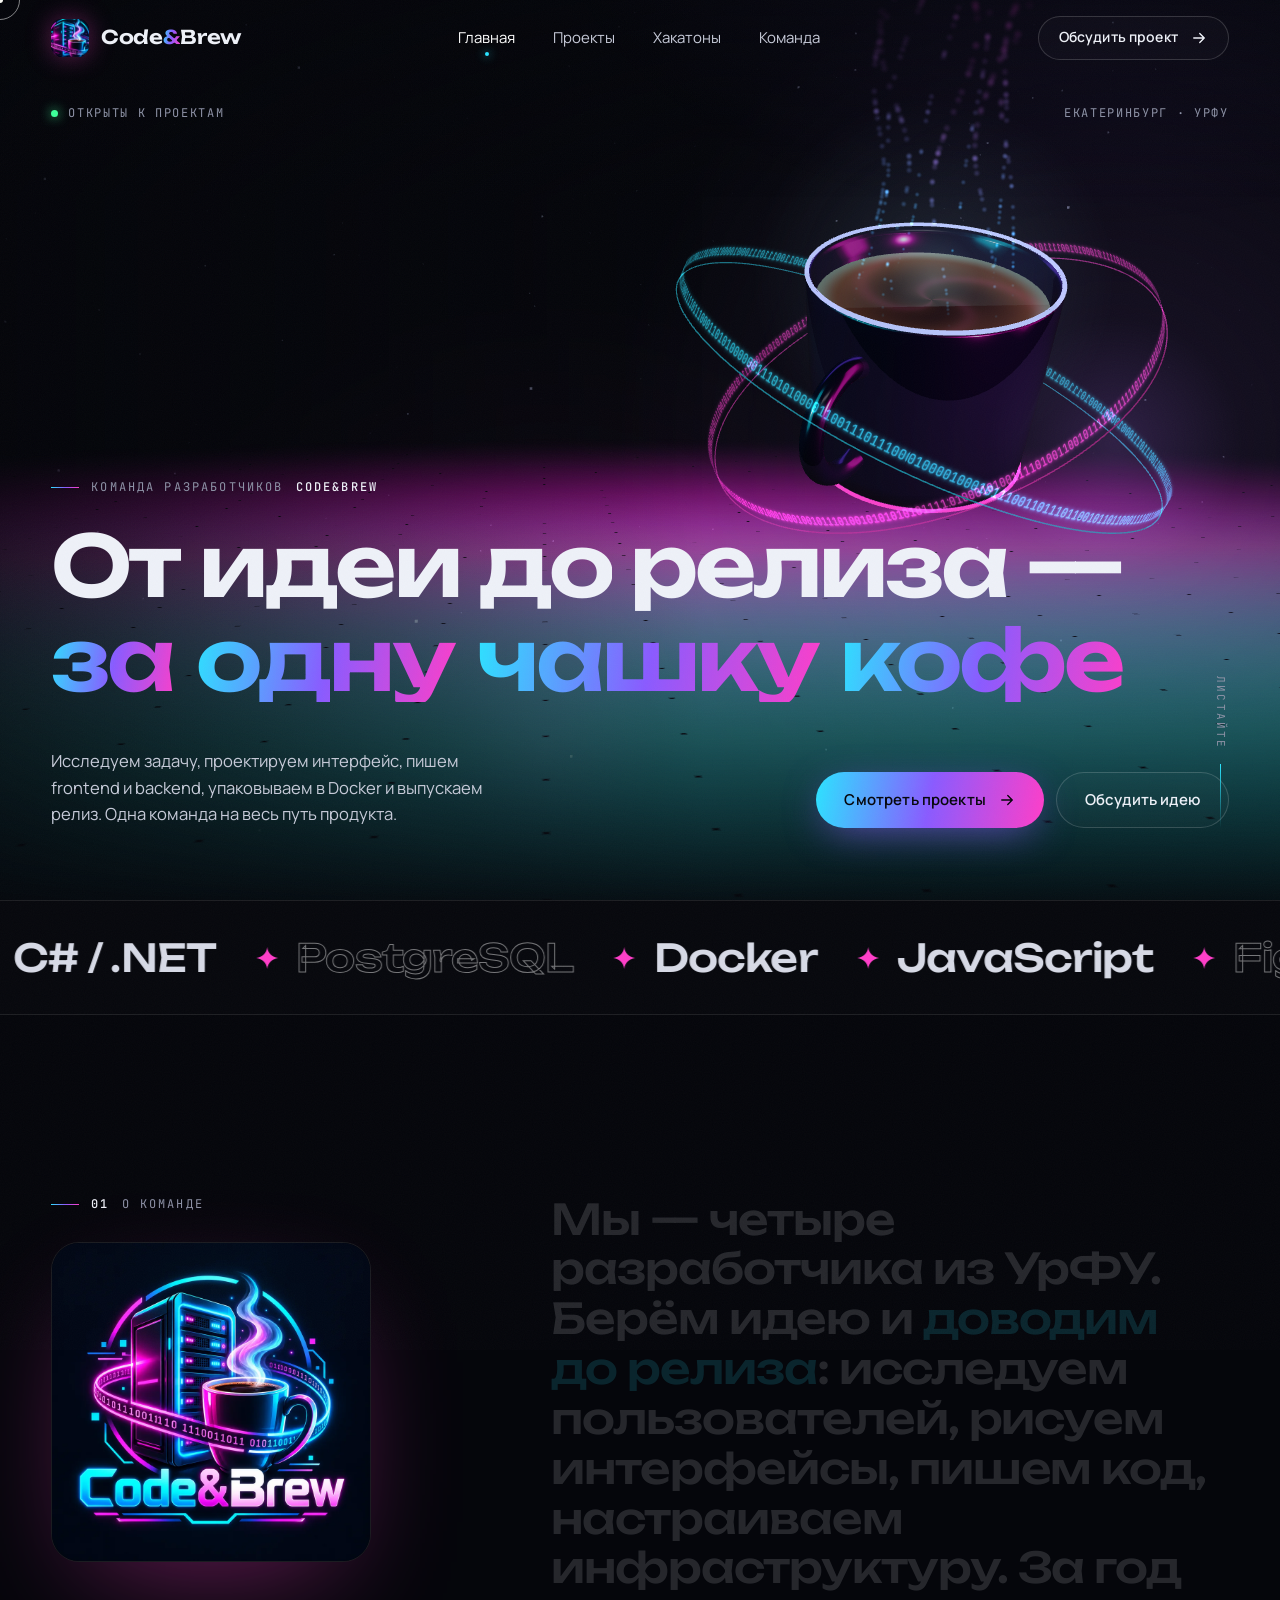
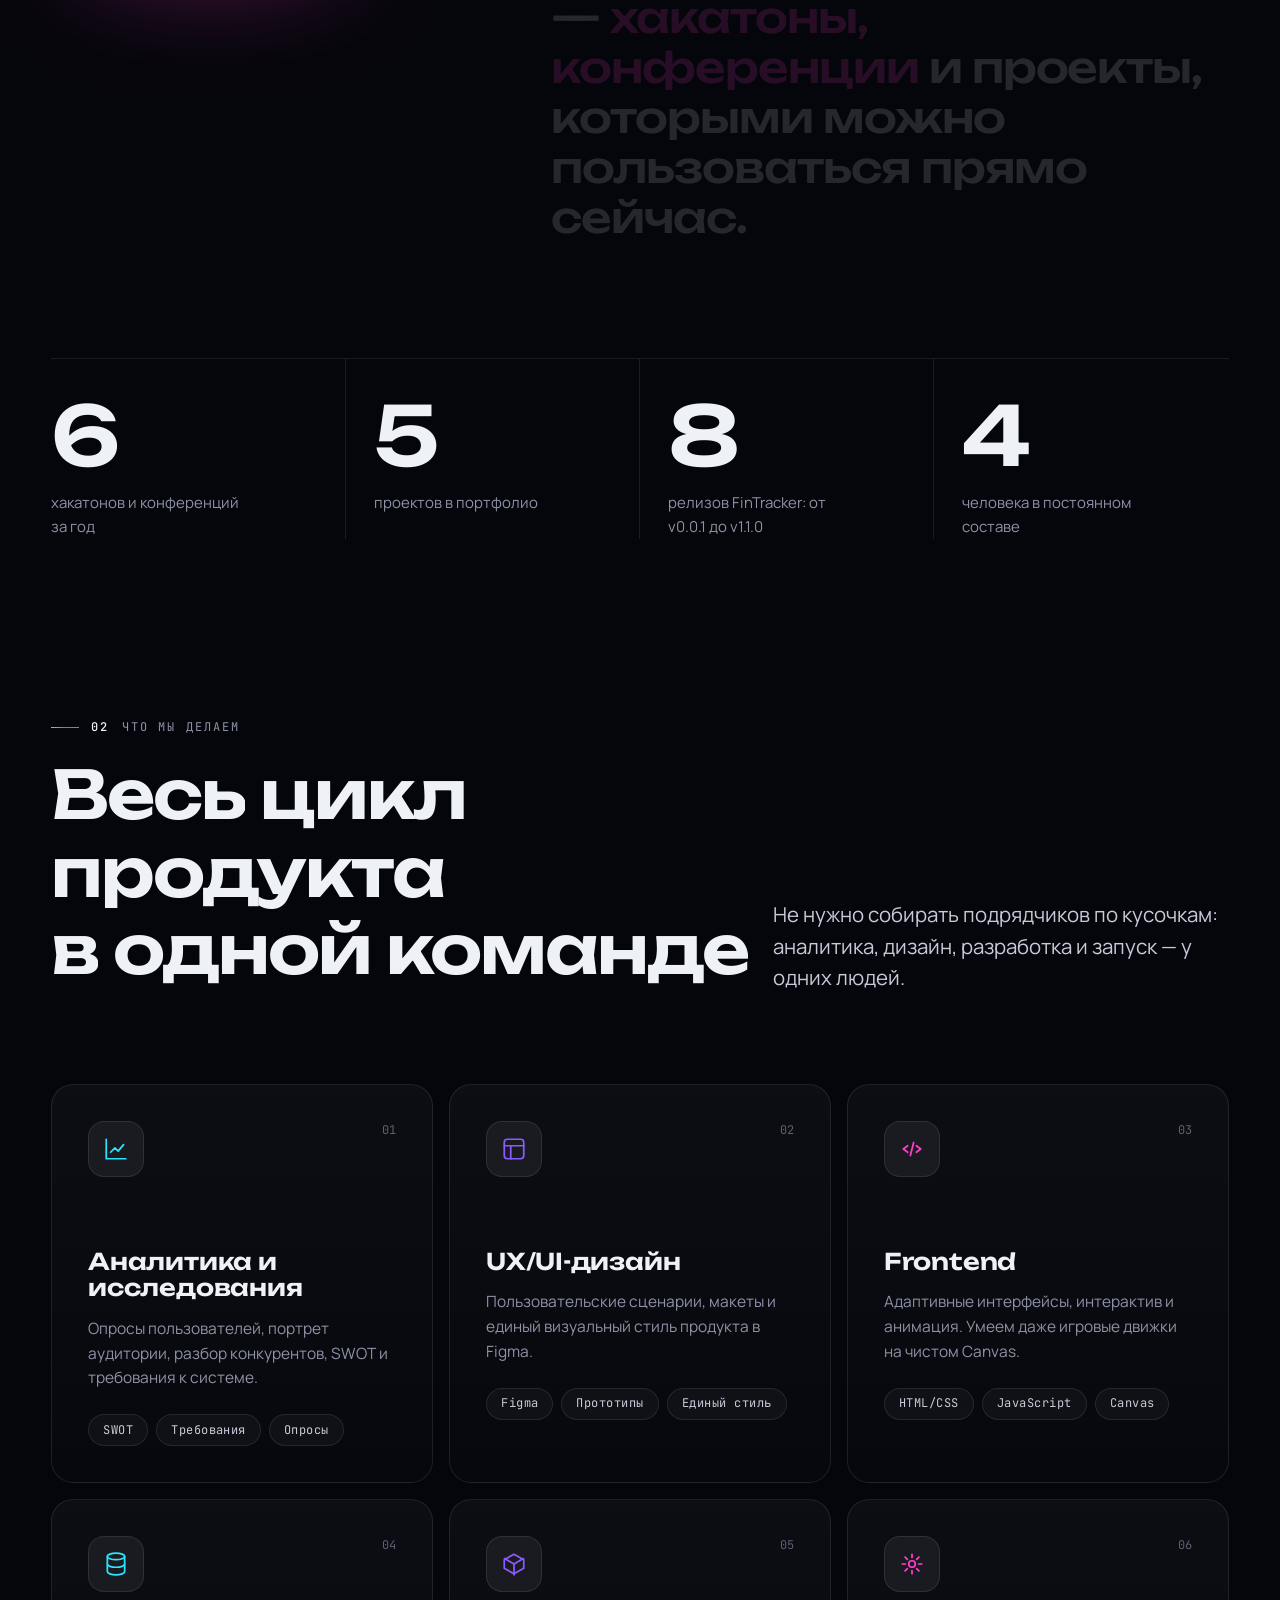
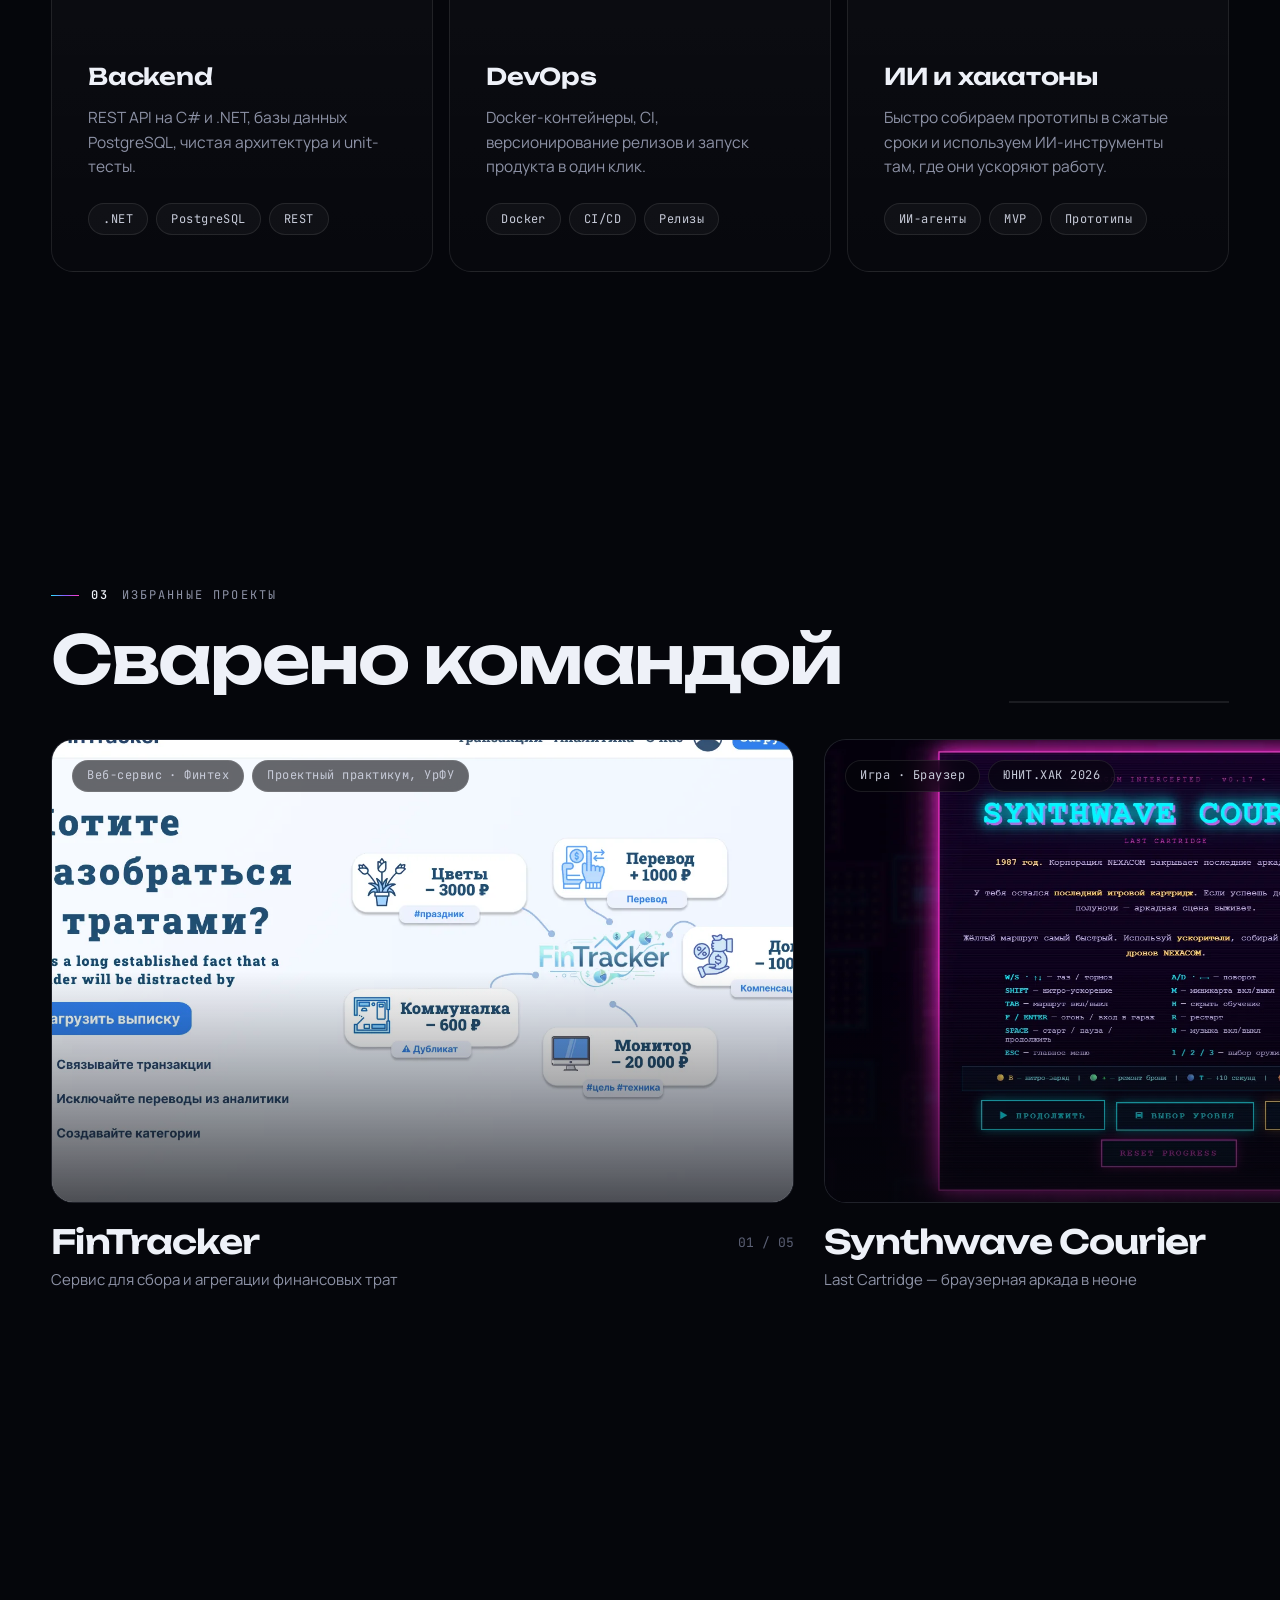
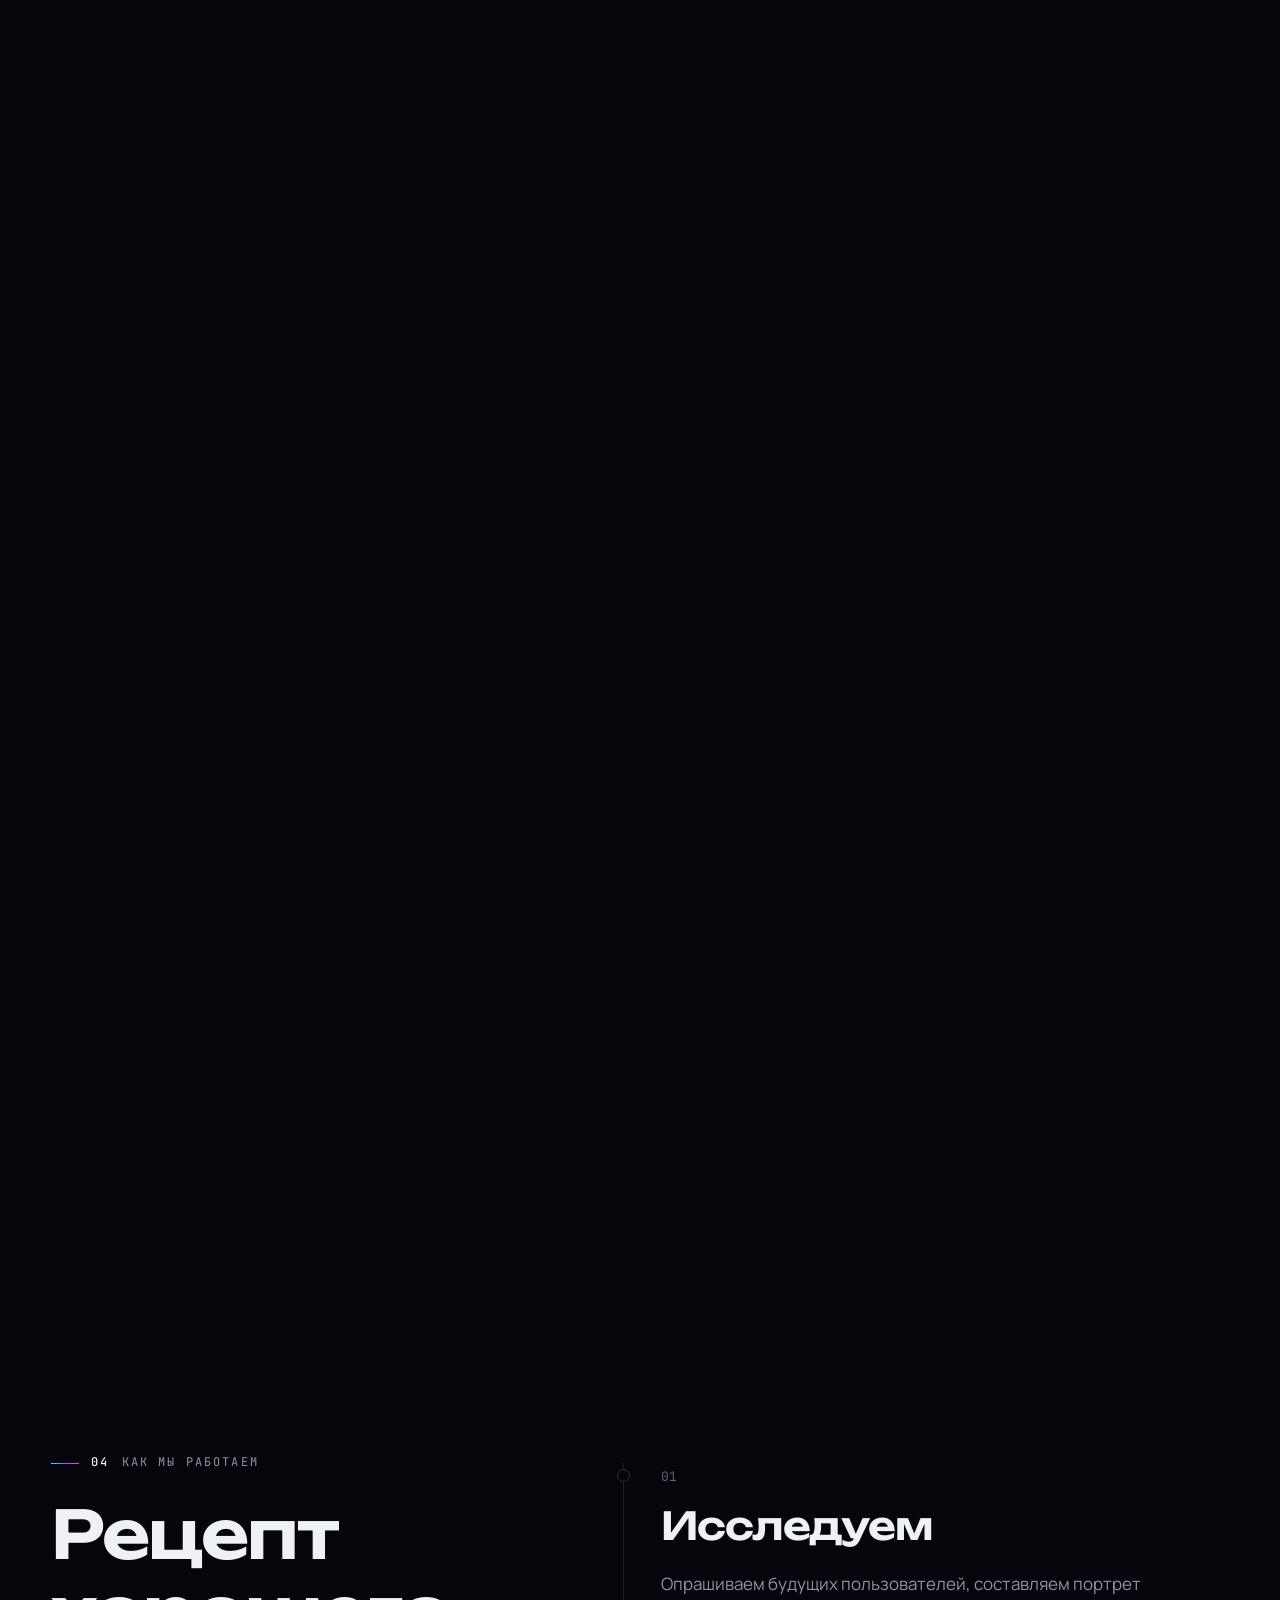
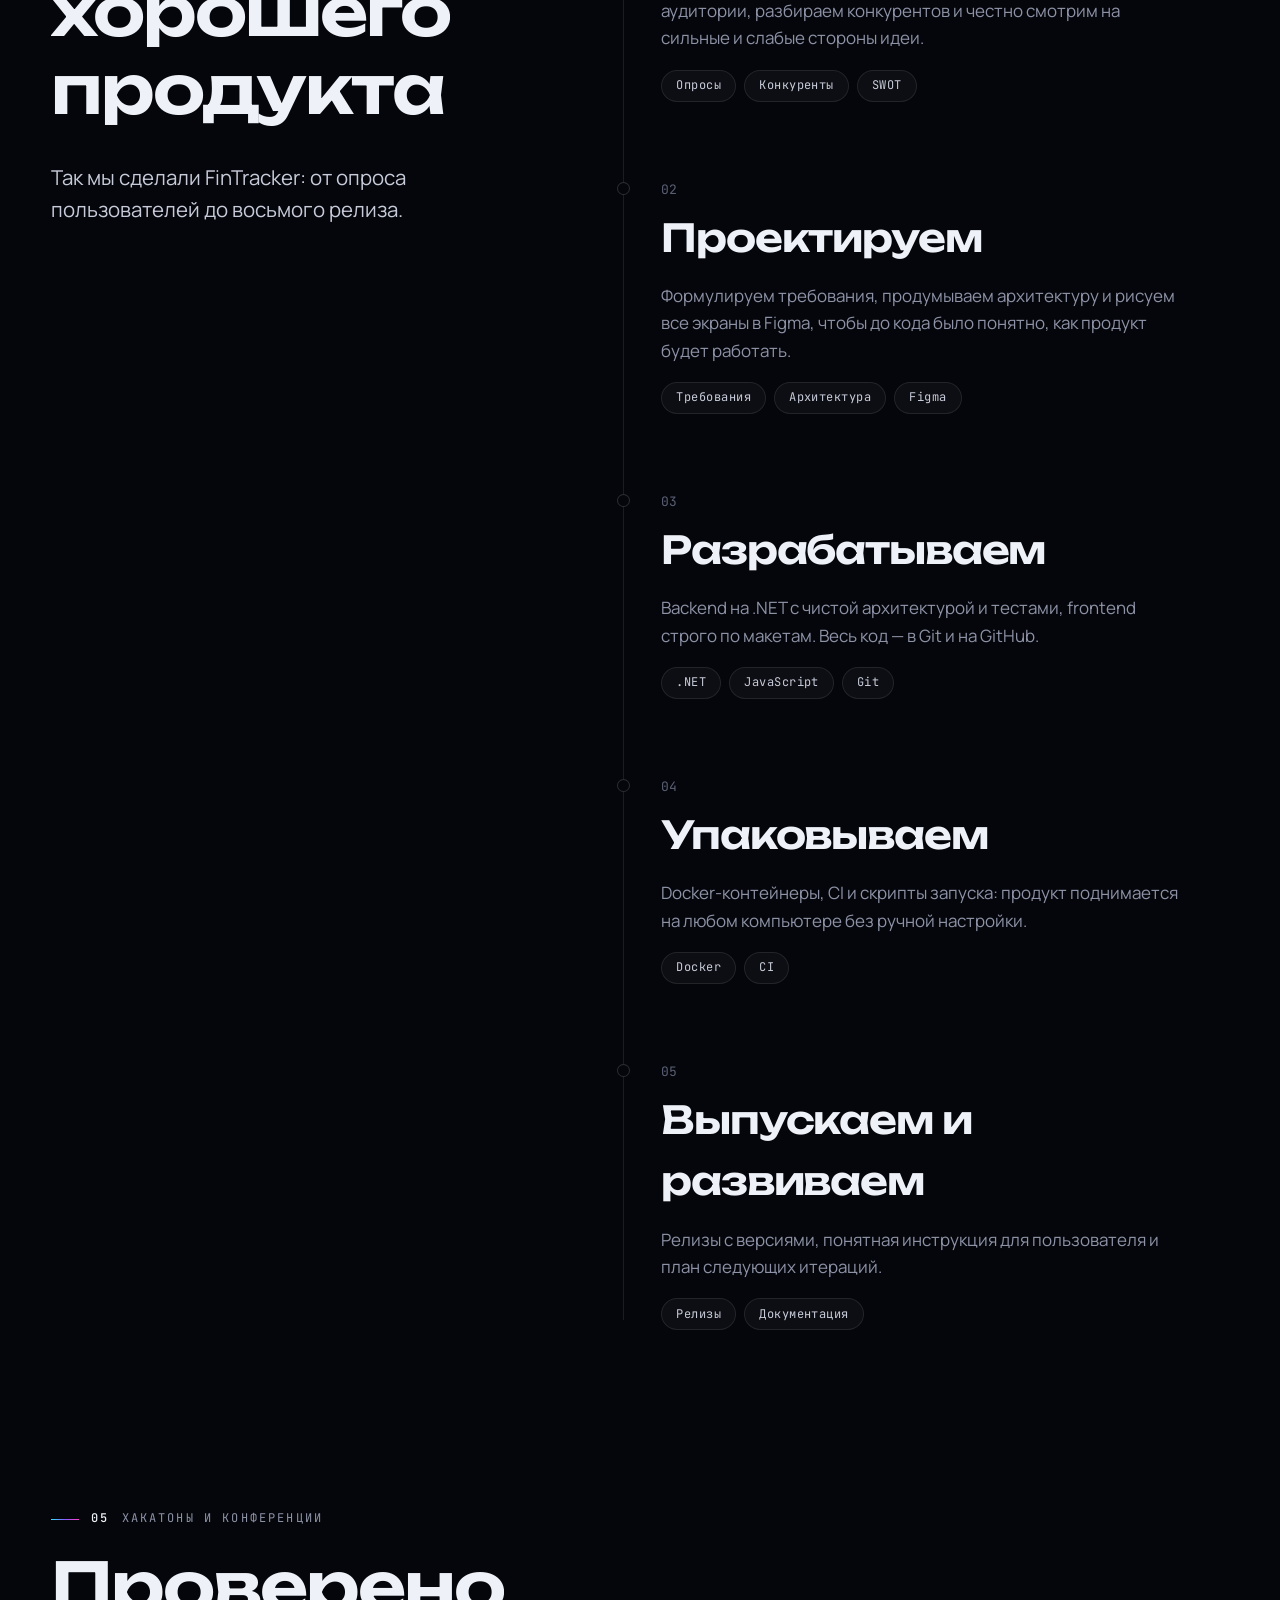
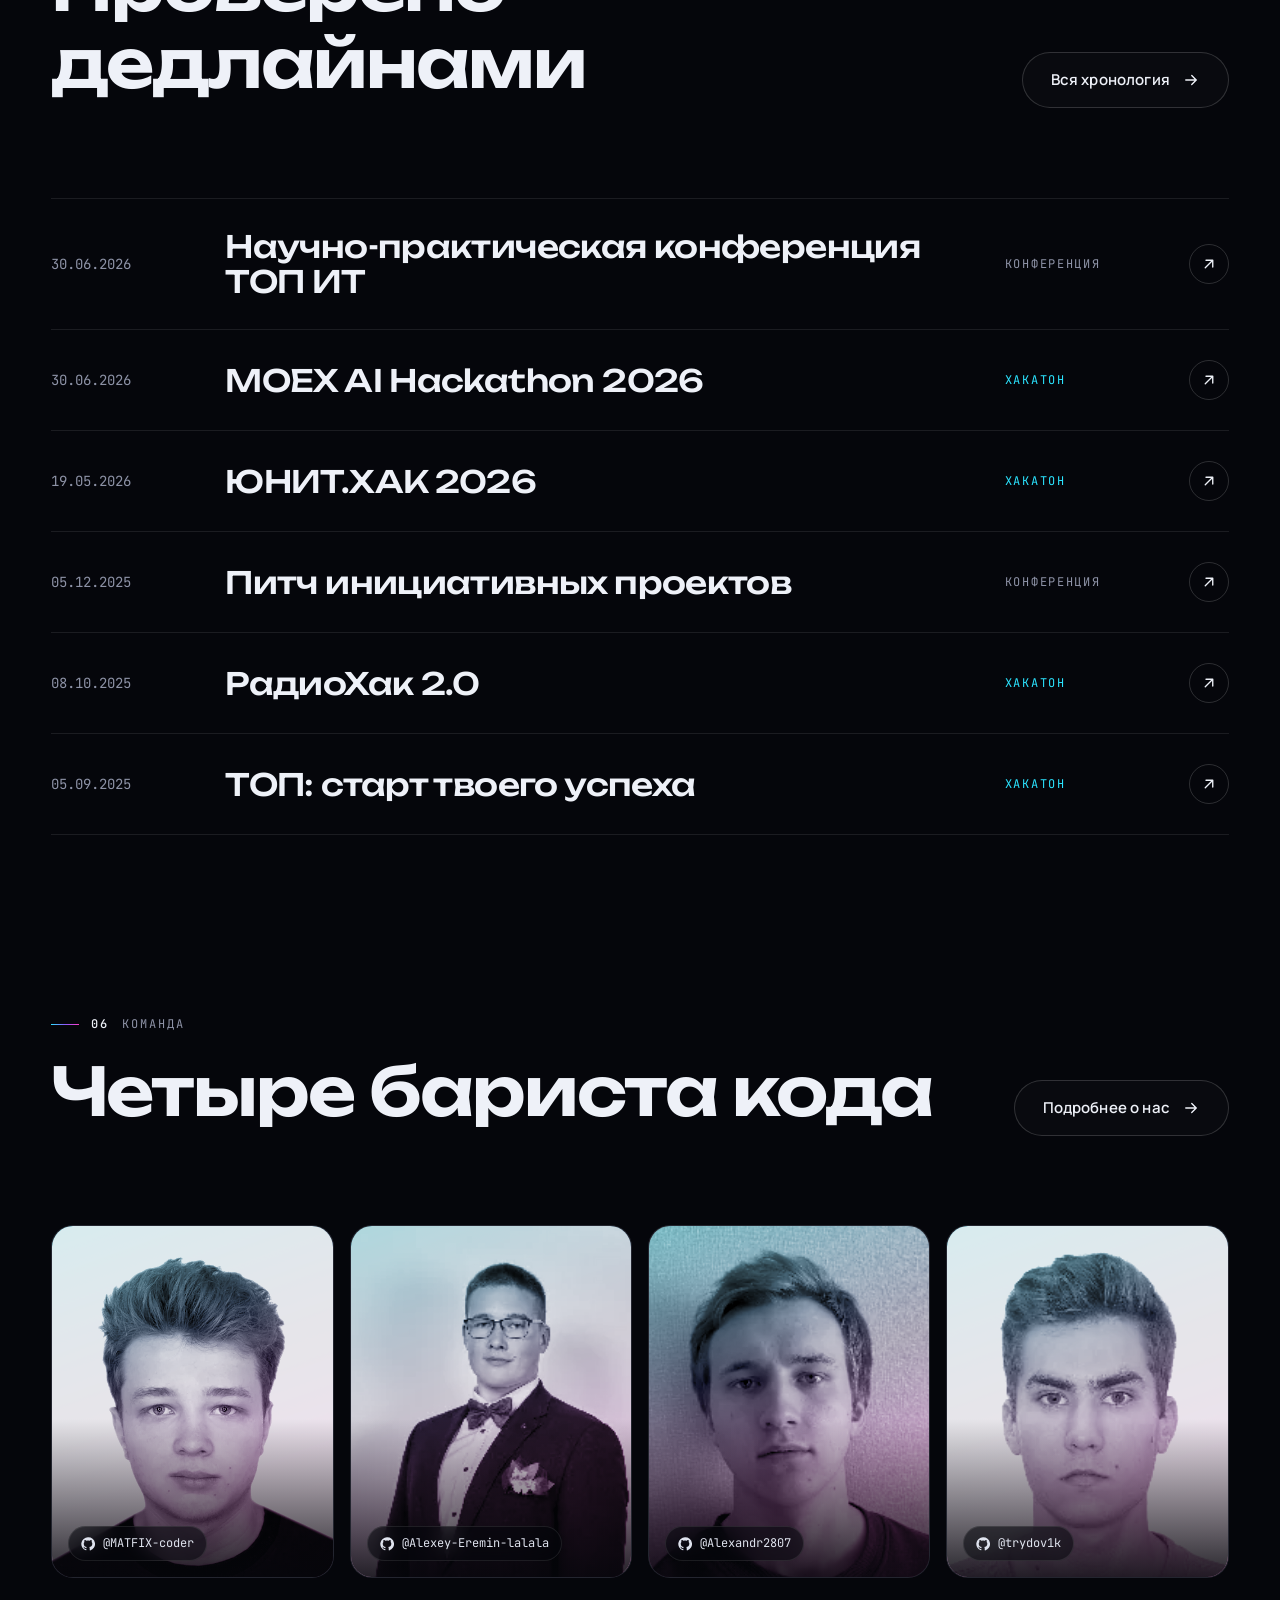
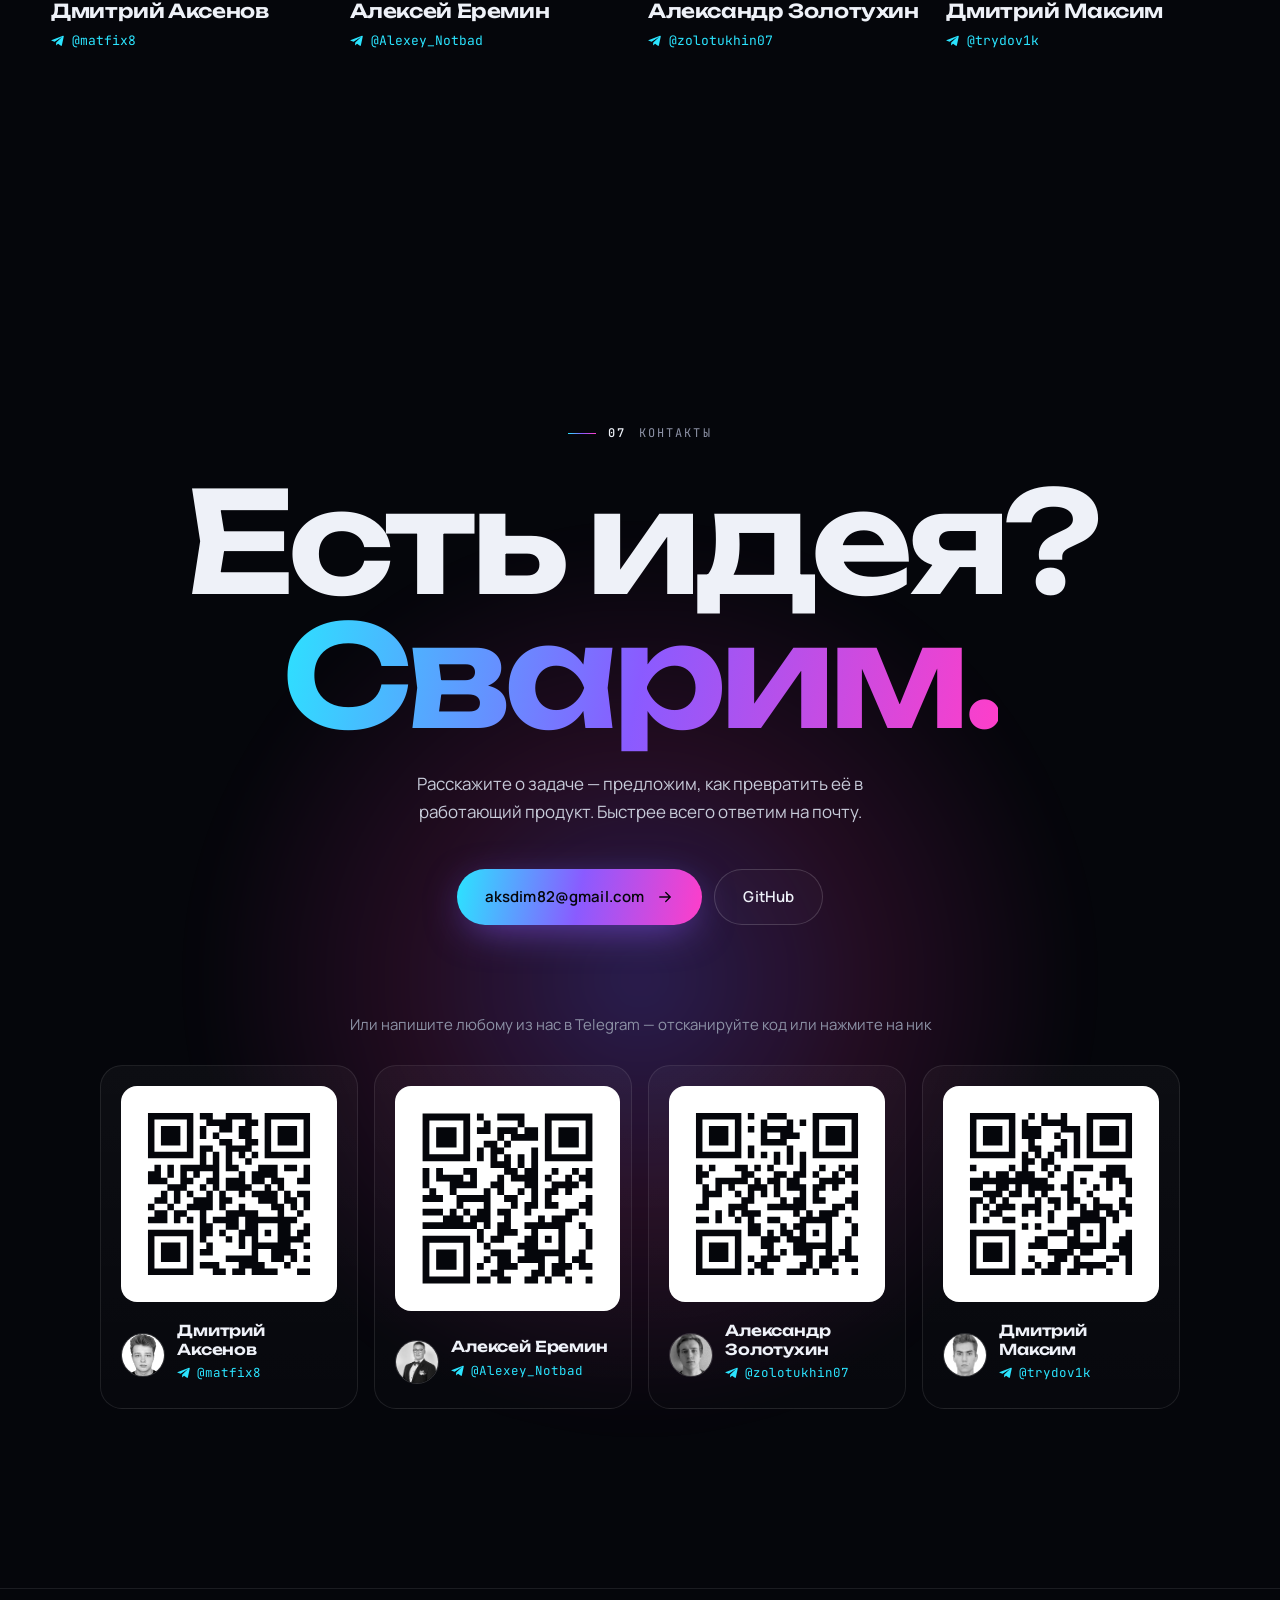
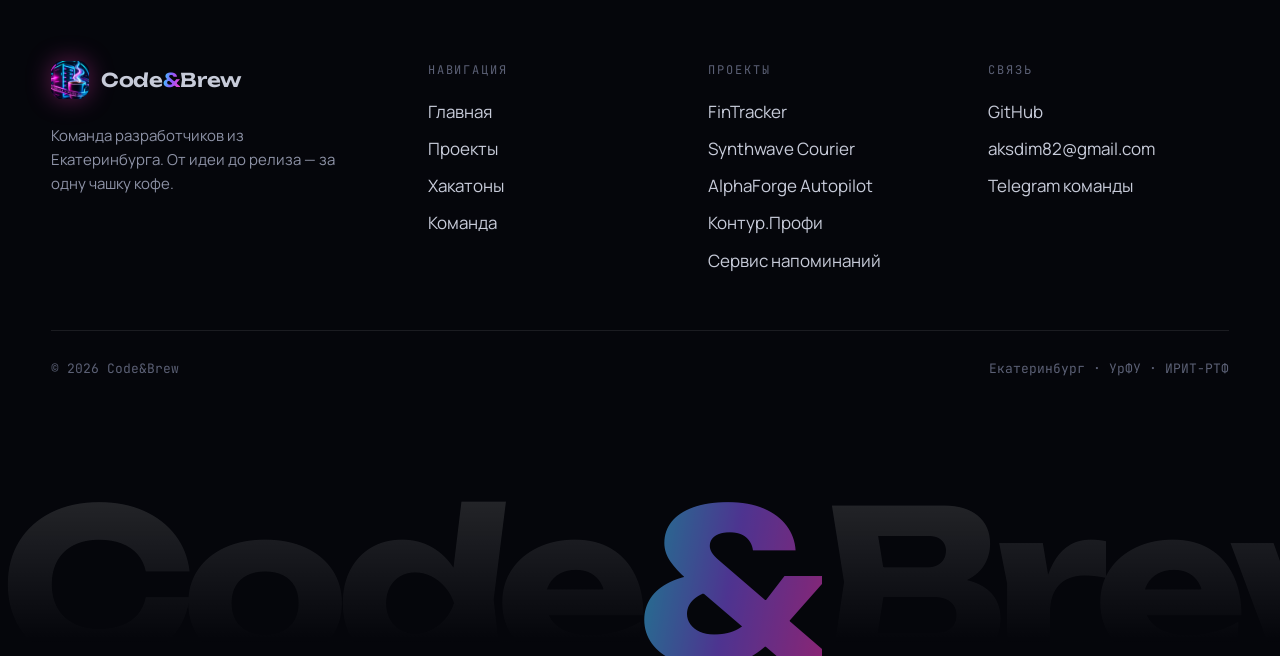
==== index.html @ d42ec72b "Сайт команды Code&Brew Статический сайт для GitHub Pages: главная с 3D-сценой, галерея проектов, стр" ====
<!doctype html>
<html lang="ru">
<head>
  <meta charset="utf-8">
  <meta name="viewport" content="width=device-width, initial-scale=1">
  <title>Code&amp;Brew — команда разработчиков</title>
  <meta name="description" content="Code&Brew — команда разработчиков из Екатеринбурга. Аналитика, дизайн, frontend, backend и DevOps. От идеи до релиза — за одну чашку кофе.">
  <meta property="og:title" content="Code&Brew — от идеи до релиза за одну чашку кофе">
  <meta property="og:description" content="Команда разработчиков: веб-сервисы, игры, ИИ-решения и аналитика.">
  <meta property="og:image" content="assets/img/brand/og-icon.png">
  <meta name="theme-color" content="#05060b">
  <link rel="icon" href="assets/img/brand/favicon.png">
  <link rel="preconnect" href="https://fonts.googleapis.com">
  <link rel="preconnect" href="https://fonts.gstatic.com" crossorigin>
  <link href="https://fonts.googleapis.com/css2?family=JetBrains+Mono:wght@400;500;600&family=Manrope:wght@400;500;600;700&family=Unbounded:wght@400;500;600;700&display=swap" rel="stylesheet">
  <link rel="stylesheet" href="assets/css/style.css">
  <script>document.documentElement.classList.add('js');</script>
</head>
<body data-page="home">

  <div class="preloader" aria-hidden="true">
    <div class="preloader__inner">
      <img class="preloader__cup" src="assets/img/brand/favicon.png" alt="">
      <div class="preloader__top"><span>Варим проекты</span><span>Code&amp;Brew</span></div>
      <div class="preloader__count">000</div>
      <div class="preloader__bar"><i></i></div>
    </div>
  </div>

  <main>
    <!-- ============ HERO ============ -->
    <section class="hero" aria-label="Code&Brew">
      <div class="hero__canvas" aria-hidden="true"></div>
      <img class="hero__fallback" src="assets/img/brand/logo.webp" alt="" aria-hidden="true">
      <div class="hero__vignette"></div>
      <div class="container hero__meta">
        <span><span class="dot"></span>Открыты к проектам</span>
        <span>Екатеринбург · УрФУ</span>
      </div>
      <div class="container hero__content">
        <span class="eyebrow" style="margin-bottom:28px">Команда разработчиков <b>Code&amp;Brew</b></span>
        <h1 class="h-display hero__title" data-split>От идеи до релиза — <span class="grad-text">за&nbsp;одну чашку кофе</span></h1>
        <div class="hero__row">
          <p class="hero__sub">Исследуем задачу, проектируем интерфейс, пишем frontend и backend, упаковываем в Docker и выпускаем релиз. Одна команда на весь путь продукта.</p>
          <div class="hero__ctas">
            <a class="btn btn--primary" href="projects.html">Смотреть проекты <svg class="arrow" viewBox="0 0 24 24" fill="none" stroke="currentColor" stroke-width="1.8" stroke-linecap="round"><path d="M5 12h14M13 6l6 6-6 6"/></svg></a>
            <a class="btn" href="#contact">Обсудить идею</a>
          </div>
        </div>
      </div>
      <div class="scroll-cue" aria-hidden="true">Листайте<i></i></div>
    </section>

    <!-- ============ STACK MARQUEE ============ -->
    <div class="marquee" aria-label="Технологии">
      <div class="marquee__track">
        <span class="marquee__item">C# / .NET <svg viewBox="0 0 24 24" fill="currentColor"><path d="M12 0c.7 6.6 5.4 11.3 12 12-6.6.7-11.3 5.4-12 12-.7-6.6-5.4-11.3-12-12C6.6 11.3 11.3 6.6 12 0Z"/></svg></span>
        <span class="marquee__item">PostgreSQL <svg viewBox="0 0 24 24" fill="currentColor"><path d="M12 0c.7 6.6 5.4 11.3 12 12-6.6.7-11.3 5.4-12 12-.7-6.6-5.4-11.3-12-12C6.6 11.3 11.3 6.6 12 0Z"/></svg></span>
        <span class="marquee__item">Docker <svg viewBox="0 0 24 24" fill="currentColor"><path d="M12 0c.7 6.6 5.4 11.3 12 12-6.6.7-11.3 5.4-12 12-.7-6.6-5.4-11.3-12-12C6.6 11.3 11.3 6.6 12 0Z"/></svg></span>
        <span class="marquee__item">JavaScript <svg viewBox="0 0 24 24" fill="currentColor"><path d="M12 0c.7 6.6 5.4 11.3 12 12-6.6.7-11.3 5.4-12 12-.7-6.6-5.4-11.3-12-12C6.6 11.3 11.3 6.6 12 0Z"/></svg></span>
        <span class="marquee__item">Figma <svg viewBox="0 0 24 24" fill="currentColor"><path d="M12 0c.7 6.6 5.4 11.3 12 12-6.6.7-11.3 5.4-12 12-.7-6.6-5.4-11.3-12-12C6.6 11.3 11.3 6.6 12 0Z"/></svg></span>
        <span class="marquee__item">ASP.NET Core <svg viewBox="0 0 24 24" fill="currentColor"><path d="M12 0c.7 6.6 5.4 11.3 12 12-6.6.7-11.3 5.4-12 12-.7-6.6-5.4-11.3-12-12C6.6 11.3 11.3 6.6 12 0Z"/></svg></span>
        <span class="marquee__item">Canvas &amp; Web Audio <svg viewBox="0 0 24 24" fill="currentColor"><path d="M12 0c.7 6.6 5.4 11.3 12 12-6.6.7-11.3 5.4-12 12-.7-6.6-5.4-11.3-12-12C6.6 11.3 11.3 6.6 12 0Z"/></svg></span>
        <span class="marquee__item">ИИ-агенты <svg viewBox="0 0 24 24" fill="currentColor"><path d="M12 0c.7 6.6 5.4 11.3 12 12-6.6.7-11.3 5.4-12 12-.7-6.6-5.4-11.3-12-12C6.6 11.3 11.3 6.6 12 0Z"/></svg></span>
        <span class="marquee__item">CI / CD <svg viewBox="0 0 24 24" fill="currentColor"><path d="M12 0c.7 6.6 5.4 11.3 12 12-6.6.7-11.3 5.4-12 12-.7-6.6-5.4-11.3-12-12C6.6 11.3 11.3 6.6 12 0Z"/></svg></span>
      </div>
    </div>

    <!-- ============ МАНИФЕСТ ============ -->
    <section class="section" id="about">
      <div class="container">
        <div class="manifest__grid">
          <div class="manifest__side">
            <span class="eyebrow"><b>01</b> О команде</span>
            <img class="manifest__logo" src="assets/img/brand/logo.webp" alt="Логотип Code&Brew" loading="lazy" data-reveal="scale">
          </div>
          <p class="manifest__text">Мы — четыре разработчика из УрФУ. Берём идею и <span class="hl">доводим до релиза</span>: исследуем пользователей, рисуем интерфейсы, пишем код, настраиваем инфраструктуру. За год — <span class="hl2">хакатоны, конференции</span> и проекты, которыми можно пользоваться прямо сейчас.</p>
        </div>

        <div class="stats">
          <div class="stat" data-reveal><div class="stat__num" data-count="6">6</div><p class="stat__label">хакатонов и конференций за год</p></div>
          <div class="stat" data-reveal><div class="stat__num" data-count="5">5</div><p class="stat__label">проектов в портфолио</p></div>
          <div class="stat" data-reveal><div class="stat__num" data-count="8">8</div><p class="stat__label">релизов FinTracker: от v0.0.1 до v1.1.0</p></div>
          <div class="stat" data-reveal><div class="stat__num" data-count="4">4</div><p class="stat__label">человека в постоянном составе</p></div>
        </div>
      </div>
    </section>

    <!-- ============ ЧТО МЫ ДЕЛАЕМ ============ -->
    <section class="section" style="padding-top:0">
      <div class="container">
        <div class="section-head section-head--split">
          <div style="display:grid;gap:24px">
            <span class="eyebrow"><b>02</b> Что мы делаем</span>
            <h2 class="h-section" data-split>Весь цикл продукта <br>в&nbsp;одной команде</h2>
          </div>
          <p class="lead" style="max-width:38ch" data-reveal>Не нужно собирать подрядчиков по кусочкам: аналитика, дизайн, разработка и запуск — у одних людей.</p>
        </div>
        <div class="services">
          <article class="card service" data-tilt data-reveal>
            <span class="service__num">01</span>
            <div class="service__icon"><svg viewBox="0 0 24 24" fill="none" stroke="#2be4ff" stroke-width="1.6" stroke-linecap="round" stroke-linejoin="round"><path d="M3 3v18h18"/><path d="m7 15 4-4 3 3 5-6"/></svg></div>
            <h3 class="h-card">Аналитика и исследования</h3>
            <p>Опросы пользователей, портрет аудитории, разбор конкурентов, SWOT и требования к системе.</p>
            <div class="chips"><span class="chip">SWOT</span><span class="chip">Требования</span><span class="chip">Опросы</span></div>
          </article>
          <article class="card service" data-tilt data-reveal>
            <span class="service__num">02</span>
            <div class="service__icon"><svg viewBox="0 0 24 24" fill="none" stroke="#8a5bff" stroke-width="1.6" stroke-linecap="round" stroke-linejoin="round"><rect x="3" y="3" width="18" height="18" rx="3"/><path d="M3 9h18M9 21V9"/></svg></div>
            <h3 class="h-card">UX/UI-дизайн</h3>
            <p>Пользовательские сценарии, макеты и единый визуальный стиль продукта в Figma.</p>
            <div class="chips"><span class="chip">Figma</span><span class="chip">Прототипы</span><span class="chip">Единый стиль</span></div>
          </article>
          <article class="card service" data-tilt data-reveal>
            <span class="service__num">03</span>
            <div class="service__icon"><svg viewBox="0 0 24 24" fill="none" stroke="#ff3ec9" stroke-width="1.6" stroke-linecap="round" stroke-linejoin="round"><path d="m8 9-4 3 4 3M16 9l4 3-4 3M13.5 6l-3 12"/></svg></div>
            <h3 class="h-card">Frontend</h3>
            <p>Адаптивные интерфейсы, интерактив и анимация. Умеем даже игровые движки на чистом Canvas.</p>
            <div class="chips"><span class="chip">HTML/CSS</span><span class="chip">JavaScript</span><span class="chip">Canvas</span></div>
          </article>
          <article class="card service" data-tilt data-reveal>
            <span class="service__num">04</span>
            <div class="service__icon"><svg viewBox="0 0 24 24" fill="none" stroke="#2be4ff" stroke-width="1.6" stroke-linecap="round" stroke-linejoin="round"><ellipse cx="12" cy="5" rx="8" ry="3"/><path d="M4 5v14c0 1.7 3.6 3 8 3s8-1.3 8-3V5"/><path d="M4 12c0 1.7 3.6 3 8 3s8-1.3 8-3"/></svg></div>
            <h3 class="h-card">Backend</h3>
            <p>REST API на C# и .NET, базы данных PostgreSQL, чистая архитектура и unit-тесты.</p>
            <div class="chips"><span class="chip">.NET</span><span class="chip">PostgreSQL</span><span class="chip">REST</span></div>
          </article>
          <article class="card service" data-tilt data-reveal>
            <span class="service__num">05</span>
            <div class="service__icon"><svg viewBox="0 0 24 24" fill="none" stroke="#8a5bff" stroke-width="1.6" stroke-linecap="round" stroke-linejoin="round"><path d="M21 16V8l-9-5-9 5v8l9 5 9-5Z"/><path d="m3.3 7 8.7 5 8.7-5M12 22V12"/></svg></div>
            <h3 class="h-card">DevOps</h3>
            <p>Docker-контейнеры, CI, версионирование релизов и запуск продукта в один клик.</p>
            <div class="chips"><span class="chip">Docker</span><span class="chip">CI/CD</span><span class="chip">Релизы</span></div>
          </article>
          <article class="card service" data-tilt data-reveal>
            <span class="service__num">06</span>
            <div class="service__icon"><svg viewBox="0 0 24 24" fill="none" stroke="#ff3ec9" stroke-width="1.6" stroke-linecap="round" stroke-linejoin="round"><path d="M12 3v3M12 18v3M3 12h3M18 12h3M5.6 5.6l2.1 2.1M16.3 16.3l2.1 2.1M5.6 18.4l2.1-2.1M16.3 7.7l2.1-2.1"/><circle cx="12" cy="12" r="3"/></svg></div>
            <h3 class="h-card">ИИ и хакатоны</h3>
            <p>Быстро собираем прототипы в сжатые сроки и используем ИИ-инструменты там, где они ускоряют работу.</p>
            <div class="chips"><span class="chip">ИИ-агенты</span><span class="chip">MVP</span><span class="chip">Прототипы</span></div>
          </article>
        </div>
      </div>
    </section>

    <!-- ============ ПРОЕКТЫ (горизонтальная прокрутка) ============ -->
    <section class="hscroll" id="work">
      <div class="hscroll__pin">
        <div class="container hscroll__head">
          <div style="display:grid;gap:20px">
            <span class="eyebrow"><b>03</b> Избранные проекты</span>
            <h2 class="h-section" data-split>Сварено командой</h2>
          </div>
          <div class="hscroll__progress" aria-hidden="true"><i></i></div>
        </div>
        <div class="hscroll__track" id="hs-track"></div>
      </div>
    </section>

    <!-- ============ ПРОЦЕСС ============ -->
    <section class="section">
      <div class="container process">
        <div class="process__sticky">
          <span class="eyebrow"><b>04</b> Как мы работаем</span>
          <h2 class="h-section" data-split>Рецепт хорошего продукта</h2>
          <p class="lead" data-reveal>Так мы сделали FinTracker: от опроса пользователей до восьмого релиза.</p>
        </div>
        <div class="process__steps">
          <div class="process__line"><i></i></div>
          <div class="step"><span class="step__num">01</span><h3>Исследуем</h3><p>Опрашиваем будущих пользователей, составляем портрет аудитории, разбираем конкурентов и честно смотрим на сильные и слабые стороны идеи.</p><div class="chips"><span class="chip">Опросы</span><span class="chip">Конкуренты</span><span class="chip">SWOT</span></div></div>
          <div class="step"><span class="step__num">02</span><h3>Проектируем</h3><p>Формулируем требования, продумываем архитектуру и рисуем все экраны в Figma, чтобы до кода было понятно, как продукт будет работать.</p><div class="chips"><span class="chip">Требования</span><span class="chip">Архитектура</span><span class="chip">Figma</span></div></div>
          <div class="step"><span class="step__num">03</span><h3>Разрабатываем</h3><p>Backend на .NET с чистой архитектурой и тестами, frontend строго по макетам. Весь код — в Git и на GitHub.</p><div class="chips"><span class="chip">.NET</span><span class="chip">JavaScript</span><span class="chip">Git</span></div></div>
          <div class="step"><span class="step__num">04</span><h3>Упаковываем</h3><p>Docker-контейнеры, CI и скрипты запуска: продукт поднимается на любом компьютере без ручной настройки.</p><div class="chips"><span class="chip">Docker</span><span class="chip">CI</span></div></div>
          <div class="step"><span class="step__num">05</span><h3>Выпускаем и развиваем</h3><p>Релизы с версиями, понятная инструкция для пользователя и план следующих итераций.</p><div class="chips"><span class="chip">Релизы</span><span class="chip">Документация</span></div></div>
        </div>
      </div>
    </section>

    <!-- ============ СОБЫТИЯ ============ -->
    <section class="section" style="padding-top:0">
      <div class="container">
        <div class="section-head section-head--split">
          <div style="display:grid;gap:24px">
            <span class="eyebrow"><b>05</b> Хакатоны и конференции</span>
            <h2 class="h-section" data-split>Проверено дедлайнами</h2>
          </div>
          <a class="btn" href="events.html">Вся хронология <svg class="arrow" viewBox="0 0 24 24" fill="none" stroke="currentColor" stroke-width="1.8" stroke-linecap="round"><path d="M5 12h14M13 6l6 6-6 6"/></svg></a>
        </div>
        <div class="events-list" id="home-events"></div>
      </div>
    </section>

    <!-- ============ КОМАНДА ============ -->
    <section class="section" style="padding-top:0">
      <div class="container">
        <div class="section-head section-head--split">
          <div style="display:grid;gap:24px">
            <span class="eyebrow"><b>06</b> Команда</span>
            <h2 class="h-section" data-split>Четыре бариста кода</h2>
          </div>
          <a class="btn" href="team.html">Подробнее о нас <svg class="arrow" viewBox="0 0 24 24" fill="none" stroke="currentColor" stroke-width="1.8" stroke-linecap="round"><path d="M5 12h14M13 6l6 6-6 6"/></svg></a>
        </div>
        <div class="team-grid" id="home-team"></div>
      </div>
    </section>

    <!-- ============ CTA / КОНТАКТЫ ============ -->
    <section class="section cta" id="contact">
      <div class="cta__glow" aria-hidden="true"></div>
      <div class="container">
        <span class="eyebrow" style="justify-content:center"><b>07</b> Контакты</span>
        <h2 class="cta__title" style="margin-top:32px">Есть идея?<br><span class="grad-text">Сварим.</span></h2>
        <p class="cta__sub">Расскажите о задаче — предложим, как превратить её в работающий продукт. Быстрее всего ответим на почту.</p>
        <div class="cta__btns">
          <span class="magnetic" data-magnetic="0.4"><a class="btn btn--primary" href="mailto:aksdim82@gmail.com?subject=Проект%20для%20Code%26Brew">aksdim82@gmail.com <svg class="arrow" viewBox="0 0 24 24" fill="none" stroke="currentColor" stroke-width="1.8" stroke-linecap="round"><path d="M5 12h14M13 6l6 6-6 6"/></svg></a></span>
          <span class="magnetic" data-magnetic="0.4"><a class="btn" href="https://github.com/Code-Brew-Git-Hub" target="_blank" rel="noopener">GitHub</a></span>
        </div>
        <p class="contact-hint">Или напишите любому из нас в Telegram — отсканируйте код или нажмите на ник</p>
        <div class="tg-grid" id="tg-grid"></div>
      </div>
    </section>
  </main>

  <script src="assets/vendor/gsap.min.js"></script>
  <script src="assets/vendor/ScrollTrigger.min.js"></script>
  <script src="assets/vendor/lenis.min.js"></script>
  <script src="assets/js/data.js"></script>
  <script src="assets/js/main.js"></script>
  <script type="module" src="assets/js/hero3d.js"></script>
</body>
</html>
---- assets/css/style.css ----
/* ==========================================================================
   Code&Brew — стили сайта
   ========================================================================== */

:root {
  --bg: #05060b;
  --bg-2: #0a0c15;
  --surface: rgba(255, 255, 255, 0.035);
  --surface-2: rgba(255, 255, 255, 0.06);
  --line: rgba(255, 255, 255, 0.09);
  --line-2: rgba(255, 255, 255, 0.16);
  --text: #eef1f8;
  --muted: #8d92a6;
  --dim: #5b6075;
  --cyan: #2be4ff;
  --violet: #8a5bff;
  --magenta: #ff3ec9;
  --amber: #ffb547;
  --grad: linear-gradient(100deg, var(--cyan) 0%, var(--violet) 50%, var(--magenta) 100%);
  --font-display: 'Unbounded', 'Manrope', system-ui, sans-serif;
  --font-body: 'Manrope', system-ui, -apple-system, 'Segoe UI', sans-serif;
  --font-mono: 'JetBrains Mono', ui-monospace, 'Cascadia Code', monospace;
  --gutter: clamp(16px, 4vw, 56px);
  --maxw: 1440px;
  --radius: 22px;
  --ease: cubic-bezier(0.22, 1, 0.36, 1);
  --header-h: 76px;
}

*, *::before, *::after { box-sizing: border-box; }
html { -webkit-text-size-adjust: 100%; }
html.lenis, html.lenis body { height: auto; }
.lenis.lenis-smooth { scroll-behavior: auto !important; }
.lenis.lenis-stopped { overflow: hidden; }

body {
  margin: 0;
  background: var(--bg);
  color: var(--text);
  font-family: var(--font-body);
  font-size: 17px;
  line-height: 1.6;
  -webkit-font-smoothing: antialiased;
  -moz-osx-font-smoothing: grayscale;
  overflow-x: hidden;
}
body::before { /* мягкое свечение фона */
  content: '';
  position: fixed; inset: 0;
  background:
    radial-gradient(60vw 50vh at 85% -10%, rgba(138, 91, 255, 0.10), transparent 70%),
    radial-gradient(50vw 50vh at -10% 110%, rgba(43, 228, 255, 0.06), transparent 70%);
  pointer-events: none; z-index: -1;
}
body::after { /* плёночное зерно */
  content: '';
  position: fixed; inset: -50%;
  background-image: url("data:image/svg+xml,%3Csvg xmlns='http://www.w3.org/2000/svg' width='180' height='180'%3E%3Cfilter id='n'%3E%3CfeTurbulence type='fractalNoise' baseFrequency='.9' numOctaves='2' stitchTiles='stitch'/%3E%3C/filter%3E%3Crect width='100%25' height='100%25' filter='url(%23n)' opacity='.55'/%3E%3C/svg%3E");
  opacity: 0.05;
  pointer-events: none; z-index: 9990;
  animation: grain 1.2s steps(6) infinite;
}
@keyframes grain {
  0% { transform: translate(0, 0); } 20% { transform: translate(-3%, 2%); } 40% { transform: translate(2%, -3%); }
  60% { transform: translate(-2%, -1%); } 80% { transform: translate(3%, 3%); } 100% { transform: translate(0, 0); }
}

img, svg, video, canvas { display: block; max-width: 100%; }
a { color: inherit; text-decoration: none; }
button { font: inherit; color: inherit; background: none; border: 0; cursor: pointer; padding: 0; }
ul { margin: 0; padding: 0; list-style: none; }
h1, h2, h3, h4, p { margin: 0; }
::selection { background: var(--magenta); color: #fff; }
:focus-visible { outline: 2px solid var(--cyan); outline-offset: 4px; border-radius: 6px; }

.container { width: 100%; max-width: var(--maxw); margin: 0 auto; padding: 0 var(--gutter); }
.sr-only { position: absolute; width: 1px; height: 1px; overflow: hidden; clip: rect(0 0 0 0); white-space: nowrap; }
.grad-text { background: var(--grad); -webkit-background-clip: text; background-clip: text; color: transparent; }
.mono { font-family: var(--font-mono); }

/* ---------- Типографика ---------- */
.eyebrow {
  display: inline-flex; align-items: center; gap: 12px;
  font-family: var(--font-mono); font-size: 12px; letter-spacing: 0.18em; text-transform: uppercase;
  color: var(--muted);
}
.eyebrow::before { content: ''; width: 28px; height: 1px; background: var(--grad); }
.eyebrow b { color: var(--text); font-weight: 500; }
.h-display {
  font-family: var(--font-display); font-weight: 600;
  font-size: clamp(40px, 8.2vw, 136px); line-height: 0.98; letter-spacing: -0.035em;
}
.h-section {
  font-family: var(--font-display); font-weight: 600;
  font-size: clamp(32px, 5.2vw, 80px); line-height: 1.02; letter-spacing: -0.03em;
}
.h-card { font-family: var(--font-display); font-weight: 600; font-size: clamp(20px, 1.8vw, 26px); line-height: 1.15; letter-spacing: -0.01em; }
.lead { font-size: clamp(18px, 1.6vw, 22px); line-height: 1.55; color: #c7cbd9; max-width: 62ch; }
.muted { color: var(--muted); }

.section { padding: clamp(96px, 14vw, 200px) 0; position: relative; }
.section-head { display: grid; gap: 24px; margin-bottom: clamp(48px, 7vw, 96px); }
.section-head--split { grid-template-columns: 1fr auto; align-items: end; }

/* ---------- Кнопки ---------- */
.btn {
  --h: 56px;
  position: relative; display: inline-flex; align-items: center; gap: 12px;
  height: var(--h); padding: 0 28px; border-radius: 999px;
  font-weight: 600; font-size: 15px; letter-spacing: 0.01em;
  border: 1px solid var(--line-2); background: rgba(255, 255, 255, 0.02);
  overflow: hidden; isolation: isolate; white-space: nowrap;
  transition: border-color 0.4s var(--ease), color 0.4s var(--ease);
}
.btn::before {
  content: ''; position: absolute; inset: 0; z-index: -1;
  background: var(--text); border-radius: inherit;
  transform: translateY(101%); transition: transform 0.55s var(--ease);
}
.btn:hover { color: var(--bg); border-color: var(--text); }
.btn:hover::before { transform: translateY(0); }
.btn .arrow { width: 18px; height: 18px; transition: transform 0.5s var(--ease); }
.btn:hover .arrow { transform: translateX(4px) rotate(-45deg); }
.btn--primary { border: 0; color: #05060b; background: var(--grad); box-shadow: 0 10px 40px -10px rgba(138, 91, 255, 0.7); }
.btn--primary::before { background: #fff; }
.btn--sm { --h: 44px; padding: 0 20px; font-size: 14px; }
.btn[aria-disabled='true'] { opacity: 0.45; pointer-events: none; }

.link-u { position: relative; }
.link-u::after {
  content: ''; position: absolute; left: 0; bottom: -2px; width: 100%; height: 1px; background: currentColor;
  transform: scaleX(0); transform-origin: right; transition: transform 0.5s var(--ease);
}
.link-u:hover::after { transform: scaleX(1); transform-origin: left; }

.chip {
  display: inline-flex; align-items: center; height: 32px; padding: 0 14px; border-radius: 999px;
  border: 1px solid var(--line); background: var(--surface);
  font-family: var(--font-mono); font-size: 12px; letter-spacing: 0.04em; color: #c7cbd9; white-space: nowrap;
}

/* ---------- Шапка ---------- */
.site-header {
  position: fixed; inset: 0 0 auto; z-index: 900; height: var(--header-h);
  transition: transform 0.6s var(--ease), background 0.4s, border-color 0.4s;
  border-bottom: 1px solid transparent;
}
.site-header.is-scrolled { background: rgba(5, 6, 11, 0.6); backdrop-filter: blur(18px) saturate(140%); -webkit-backdrop-filter: blur(18px) saturate(140%); border-color: var(--line); }
.site-header.is-hidden { transform: translateY(-100%); }
.site-header .container { height: 100%; display: flex; align-items: center; justify-content: space-between; gap: 24px; }
.logo { display: inline-flex; align-items: center; gap: 12px; font-family: var(--font-display); font-weight: 600; font-size: 19px; letter-spacing: -0.02em; }
.logo img { width: 38px; height: 38px; border-radius: 11px; box-shadow: 0 0 24px rgba(255, 62, 201, 0.35); }
.logo .amp { background: var(--grad); -webkit-background-clip: text; background-clip: text; color: transparent; }
.nav { display: flex; align-items: center; gap: 6px; }
.nav a {
  position: relative; padding: 8px 16px; border-radius: 999px; font-size: 15px; color: #c7cbd9;
  transition: color 0.3s, background 0.3s;
}
.nav a:hover { color: #fff; background: var(--surface-2); }
.nav a[aria-current='page'] { color: #fff; }
.nav a[aria-current='page']::after { content: ''; position: absolute; left: 50%; bottom: 2px; width: 4px; height: 4px; margin-left: -2px; border-radius: 50%; background: var(--cyan); box-shadow: 0 0 10px var(--cyan); }
.header-actions { display: flex; align-items: center; gap: 12px; }
.burger { display: none; width: 48px; height: 48px; border-radius: 50%; border: 1px solid var(--line-2); position: relative; }
.burger span { position: absolute; left: 14px; right: 14px; height: 1.5px; background: #fff; transition: transform 0.5s var(--ease), top 0.5s var(--ease); }
.burger span:nth-child(1) { top: 19px; } .burger span:nth-child(2) { top: 27px; }
.menu-open .burger span:nth-child(1) { top: 23px; transform: rotate(45deg); }
.menu-open .burger span:nth-child(2) { top: 23px; transform: rotate(-45deg); }

.mobile-menu {
  position: fixed; inset: 0; z-index: 850; background: rgba(5, 6, 11, 0.96); backdrop-filter: blur(20px);
  display: flex; flex-direction: column; justify-content: center; padding: 0 var(--gutter);
  clip-path: inset(0 0 100% 0); transition: clip-path 0.8s var(--ease); pointer-events: none;
}
.menu-open .mobile-menu { clip-path: inset(0 0 0 0); pointer-events: auto; }
.mobile-menu a { font-family: var(--font-display); font-size: clamp(36px, 10vw, 64px); font-weight: 600; letter-spacing: -0.03em; line-height: 1.25; display: block; }
.mobile-menu a span { font-family: var(--font-mono); font-size: 13px; color: var(--muted); margin-right: 14px; vertical-align: middle; letter-spacing: 0; }
.mobile-menu .mm-foot { margin-top: 48px; color: var(--muted); font-size: 14px; }

/* ---------- Курсор ---------- */
.cursor, .cursor-dot { position: fixed; top: 0; left: 0; z-index: 9999; pointer-events: none; border-radius: 50%; }
.cursor-dot { width: 6px; height: 6px; margin: -3px 0 0 -3px; background: #fff; mix-blend-mode: difference; }
.cursor {
  width: 40px; height: 40px; margin: -20px 0 0 -20px; border: 1px solid rgba(255, 255, 255, 0.5);
  display: grid; place-items: center; transition: width 0.45s var(--ease), height 0.45s var(--ease), margin 0.45s var(--ease), background 0.45s, border-color 0.45s;
}
.cursor span { font-family: var(--font-mono); font-size: 11px; letter-spacing: 0.12em; text-transform: uppercase; color: #05060b; opacity: 0; transition: opacity 0.3s; }
.cursor.is-hover { width: 64px; height: 64px; margin: -32px 0 0 -32px; border-color: var(--cyan); background: rgba(43, 228, 255, 0.08); }
.cursor.is-label { width: 104px; height: 104px; margin: -52px 0 0 -52px; background: #fff; border-color: #fff; }
.cursor.is-label span { opacity: 1; }
@media (hover: none), (pointer: coarse) { .cursor, .cursor-dot { display: none; } }

/* ---------- Прелоадер и переходы ---------- */
.preloader {
  position: fixed; inset: 0; z-index: 9995; background: var(--bg);
  display: grid; place-items: center; overflow: hidden;
}
.preloader__inner { width: min(560px, 86vw); }
.preloader__top { display: flex; justify-content: space-between; align-items: end; font-family: var(--font-mono); font-size: 12px; letter-spacing: 0.16em; text-transform: uppercase; color: var(--muted); margin-bottom: 16px; }
.preloader__count { font-family: var(--font-display); font-size: clamp(64px, 14vw, 160px); font-weight: 600; letter-spacing: -0.04em; line-height: 0.9; }
.preloader__bar { height: 2px; background: var(--line); margin-top: 22px; overflow: hidden; }
.preloader__bar i { display: block; height: 100%; width: 100%; background: var(--grad); transform-origin: left; transform: scaleX(0); }
.preloader__cup { width: 64px; height: 64px; border-radius: 16px; margin-bottom: 28px; box-shadow: 0 0 40px rgba(255, 62, 201, 0.4); }

.page-wipe { position: fixed; inset: 0; z-index: 9994; pointer-events: none; display: grid; grid-template-columns: repeat(5, 1fr); }
.page-wipe i { background: #0b0d18; transform: scaleY(0); transform-origin: bottom; border-right: 1px solid rgba(255,255,255,0.03); }

/* ---------- Анимации появления ---------- */
.js [data-reveal] { opacity: 0; transform: translateY(40px); }
.js [data-reveal='fade'] { transform: none; }
.js [data-reveal='scale'] { transform: scale(0.94); }
.split-line { display: block; overflow: hidden; padding-bottom: 0.08em; margin-bottom: -0.08em; }
.split-line > span { display: inline-block; will-change: transform; }
.js [data-split] .split-line > span { transform: translateY(110%); }
.word { display: inline-block; }

/* ---------- HERO ---------- */
.hero { position: relative; height: 100svh; min-height: 640px; overflow: hidden; }
.hero__canvas { position: absolute; inset: 0; z-index: 0; }
.hero__canvas canvas { width: 100% !important; height: 100% !important; }
.hero__fallback { position: absolute; right: 6vw; top: 50%; width: min(46vw, 620px); transform: translateY(-50%); opacity: 0; transition: opacity 1s; border-radius: 32px; mask-image: radial-gradient(closest-side, #000 70%, transparent); -webkit-mask-image: radial-gradient(closest-side, #000 70%, transparent); }
.no-webgl .hero__fallback { opacity: 0.9; }
.hero__vignette { position: absolute; inset: 0; z-index: 1; pointer-events: none; background: linear-gradient(180deg, rgba(5,6,11,0.55) 0%, transparent 22%, transparent 55%, rgba(5,6,11,0.95) 100%), linear-gradient(90deg, rgba(5,6,11,0.75) 0%, transparent 55%); }
.hero__content { position: relative; z-index: 2; height: 100%; display: flex; flex-direction: column; justify-content: flex-end; padding-bottom: clamp(40px, 8vh, 96px); pointer-events: none; }
.hero__content a, .hero__content button { pointer-events: auto; }
.hero__title { max-width: 15ch; font-size: clamp(40px, 6.6vw, 112px); }
.hero__title .grad-text { padding-right: 0.06em; }
.hero__row { display: flex; flex-wrap: wrap; align-items: end; justify-content: space-between; gap: 32px; margin-top: clamp(28px, 4vh, 48px); }
.hero__sub { max-width: 46ch; color: #c7cbd9; font-size: clamp(16px, 1.3vw, 19px); }
.hero__ctas { display: flex; flex-wrap: wrap; gap: 12px; }
.hero__meta { position: absolute; top: calc(var(--header-h) + 28px); left: 0; right: 0; z-index: 2; display: flex; justify-content: space-between; font-family: var(--font-mono); font-size: 12px; letter-spacing: 0.14em; text-transform: uppercase; color: var(--muted); }
.hero__meta .dot { display: inline-block; width: 7px; height: 7px; border-radius: 50%; background: #3dff9a; box-shadow: 0 0 12px #3dff9a; margin-right: 10px; animation: pulse 2s infinite; }
@keyframes pulse { 50% { opacity: 0.3; } }
.scroll-cue { position: absolute; z-index: 2; right: var(--gutter); bottom: clamp(40px, 8vh, 96px); display: flex; align-items: center; gap: 14px; font-family: var(--font-mono); font-size: 11px; letter-spacing: 0.2em; text-transform: uppercase; color: var(--muted); writing-mode: vertical-rl; }
.scroll-cue i { width: 1px; height: 64px; background: linear-gradient(var(--cyan), transparent); position: relative; overflow: hidden; }
.scroll-cue i::after { content: ''; position: absolute; left: 0; top: -30%; width: 1px; height: 30%; background: #fff; animation: cue 2.2s var(--ease) infinite; }
@keyframes cue { to { top: 110%; } }

/* ---------- Бегущая строка ---------- */
.marquee { border-block: 1px solid var(--line); padding: 26px 0; overflow: hidden; white-space: nowrap; position: relative; background: rgba(255,255,255,0.01); }
.marquee__track { display: inline-flex; gap: 0; will-change: transform; }
.marquee__item { display: inline-flex; align-items: center; gap: 40px; padding-right: 40px; font-family: var(--font-display); font-size: clamp(22px, 3vw, 42px); font-weight: 500; letter-spacing: -0.02em; color: #d7dae6; }
.marquee__item svg { width: 22px; height: 22px; color: var(--magenta); flex: none; }
.marquee__item:nth-child(3n+2) { color: transparent; -webkit-text-stroke: 1px rgba(255,255,255,0.45); }

/* ---------- Манифест ---------- */
.manifest__text { font-family: var(--font-display); font-weight: 500; font-size: clamp(26px, 3.3vw, 54px); line-height: 1.18; letter-spacing: -0.025em; max-width: 24ch; }
.manifest__text .word { opacity: 0.14; transition: none; }
.manifest__text .hl { color: var(--cyan); }
.manifest__text .hl2 { color: var(--magenta); }
.manifest__grid { display: grid; grid-template-columns: 1fr 1.6fr; gap: clamp(32px, 6vw, 96px); align-items: start; }
.manifest__side { position: sticky; top: calc(var(--header-h) + 40px); display: grid; gap: 28px; }
.manifest__logo { width: 100%; max-width: 320px; border-radius: 28px; border: 1px solid var(--line); box-shadow: 0 40px 120px -40px rgba(255,62,201,0.45); }

.stats { display: grid; grid-template-columns: repeat(4, 1fr); border-top: 1px solid var(--line); margin-top: clamp(64px, 9vw, 128px); }
.stat { padding: 36px 28px 0 0; border-right: 1px solid var(--line); }
.stat + .stat { padding-left: 28px; }
.stat:last-child { border-right: 0; }
.stat__num { font-family: var(--font-display); font-weight: 600; font-size: clamp(48px, 6.4vw, 104px); line-height: 1; letter-spacing: -0.04em; }
.stat__num sup { font-size: 0.4em; vertical-align: top; position: relative; top: 0.25em; margin-left: 4px; color: var(--cyan); }
.stat__label { margin-top: 14px; color: var(--muted); font-size: 15px; max-width: 22ch; }

/* ---------- Карточки услуг ---------- */
.services { display: grid; grid-template-columns: repeat(3, 1fr); gap: 16px; }
.card {
  --mx: 50%; --my: 50%;
  position: relative; padding: 36px; border-radius: var(--radius); border: 1px solid var(--line);
  background: linear-gradient(180deg, rgba(255,255,255,0.035), rgba(255,255,255,0.01));
  overflow: hidden; isolation: isolate; transition: border-color 0.4s, transform 0.6s var(--ease);
  transform-style: preserve-3d;
}
.card::before { /* подсветка под курсором */
  content: ''; position: absolute; inset: 0; z-index: -1; opacity: 0; transition: opacity 0.4s;
  background: radial-gradient(420px circle at var(--mx) var(--my), rgba(138, 91, 255, 0.18), transparent 60%);
}
.card::after { /* светящаяся рамка под курсором */
  content: ''; position: absolute; inset: 0; border-radius: inherit; padding: 1px; z-index: -1; opacity: 0; transition: opacity 0.4s;
  background: radial-gradient(260px circle at var(--mx) var(--my), rgba(43, 228, 255, 0.9), transparent 60%);
  -webkit-mask: linear-gradient(#000 0 0) content-box, linear-gradient(#000 0 0); -webkit-mask-composite: xor; mask-composite: exclude;
}
.card:hover::before, .card:hover::after { opacity: 1; }
.service__icon { width: 56px; height: 56px; border-radius: 16px; display: grid; place-items: center; background: var(--surface-2); border: 1px solid var(--line); margin-bottom: 72px; }
.service__icon svg { width: 26px; height: 26px; }
.service__num { position: absolute; top: 36px; right: 36px; font-family: var(--font-mono); font-size: 12px; color: var(--dim); }
.service p { color: var(--muted); margin-top: 14px; font-size: 15.5px; }
.service .chips { display: flex; flex-wrap: wrap; gap: 8px; margin-top: 24px; }

/* ---------- Горизонтальная галерея ---------- */
.hscroll { position: relative; overflow: hidden; }
.hscroll__pin { height: 100svh; display: flex; flex-direction: column; justify-content: center; gap: clamp(24px, 4vh, 48px); padding-top: var(--header-h); }
.hscroll__head { display: flex; justify-content: space-between; align-items: end; gap: 24px; }
.hscroll__progress { width: 220px; height: 2px; background: var(--line); position: relative; overflow: hidden; }
.hscroll__progress i { position: absolute; inset: 0; background: var(--grad); transform-origin: left; transform: scaleX(0); }
.hscroll__track { display: flex; gap: clamp(16px, 2.4vw, 36px); padding: 0 var(--gutter); will-change: transform; width: max-content; }
.hpanel { width: clamp(300px, 58vw, 920px); flex: none; }
.hpanel__media { position: relative; aspect-ratio: 16 / 10; border-radius: var(--radius); overflow: hidden; border: 1px solid var(--line); background: var(--bg-2); }
.hpanel__media img { position: absolute; inset: -6% -10%; width: 120%; height: 112%; max-width: none; object-fit: cover; transition: transform 1.2s var(--ease), filter 0.6s; }
.hpanel:hover .hpanel__media img { transform: scale(1.04); }
.hpanel__media::after { content: ''; position: absolute; inset: 0; background: linear-gradient(180deg, transparent 50%, rgba(5,6,11,0.7)); pointer-events: none; }
.hpanel__badge { position: absolute; z-index: 2; left: 20px; top: 20px; display: flex; gap: 8px; }
.hpanel__badge .chip { background: rgba(5,6,11,0.6); backdrop-filter: blur(10px); }
.hpanel__info { display: flex; justify-content: space-between; align-items: start; gap: 24px; margin-top: 22px; }
.hpanel__title { font-family: var(--font-display); font-size: clamp(24px, 2.6vw, 40px); font-weight: 600; letter-spacing: -0.025em; line-height: 1.05; }
.hpanel__sub { color: var(--muted); margin-top: 8px; font-size: 15px; }
.hpanel__idx { font-family: var(--font-mono); font-size: 13px; color: var(--dim); white-space: nowrap; padding-top: 8px; }
.hpanel--end { width: clamp(280px, 34vw, 520px); display: grid; place-items: center; border-radius: var(--radius); border: 1px dashed var(--line-2); aspect-ratio: auto; align-self: stretch; max-height: calc(58vw * 10 / 16 + 90px); }
.hpanel--end a { display: grid; place-items: center; gap: 22px; text-align: center; padding: 40px; }
.hpanel--end .big-arrow { width: 96px; height: 96px; border-radius: 50%; background: var(--grad); display: grid; place-items: center; color: #05060b; transition: transform 0.6s var(--ease); }
.hpanel--end a:hover .big-arrow { transform: rotate(-45deg) scale(1.08); }

/* ---------- Процесс ---------- */
.process { display: grid; grid-template-columns: 1fr 1.25fr; gap: clamp(32px, 6vw, 120px); }
.process__sticky { position: sticky; top: calc(var(--header-h) + 48px); align-self: start; display: grid; gap: 28px; }
.process__steps { position: relative; padding-left: 44px; }
.process__line { position: absolute; left: 6px; top: 10px; bottom: 10px; width: 1px; background: var(--line); }
.process__line i { position: absolute; inset: 0; background: linear-gradient(var(--cyan), var(--violet), var(--magenta)); transform-origin: top; transform: scaleY(0); }
.step { position: relative; padding: 8px 0 64px; }
.step:last-child { padding-bottom: 0; }
.step::before { content: ''; position: absolute; left: -44px; top: 16px; width: 13px; height: 13px; border-radius: 50%; background: var(--bg); border: 1px solid var(--line-2); transition: background 0.4s, box-shadow 0.4s, border-color 0.4s; }
.step.is-active::before { background: var(--cyan); border-color: var(--cyan); box-shadow: 0 0 18px var(--cyan); }
.step__num { font-family: var(--font-mono); font-size: 13px; color: var(--dim); }
.step h3 { font-family: var(--font-display); font-size: clamp(26px, 3vw, 44px); font-weight: 600; letter-spacing: -0.03em; margin: 6px 0 14px; }
.step p { color: var(--muted); max-width: 52ch; }
.step .chips { display: flex; flex-wrap: wrap; gap: 8px; margin-top: 18px; }

/* ---------- Список событий ---------- */
.events-list { border-top: 1px solid var(--line); }
.ev-row {
  position: relative; display: grid; grid-template-columns: 150px 1fr 160px 40px; align-items: center; gap: 24px;
  padding: 30px 0; border-bottom: 1px solid var(--line); overflow: hidden;
}
.ev-row::before { content: ''; position: absolute; inset: 0; background: linear-gradient(90deg, rgba(43,228,255,0.07), rgba(255,62,201,0.07)); transform: scaleY(0); transform-origin: bottom; transition: transform 0.6s var(--ease); z-index: -1; }
.ev-row:hover::before { transform: scaleY(1); }
.ev-row__date { font-family: var(--font-mono); font-size: 14px; color: var(--muted); }
.ev-row__title { font-family: var(--font-display); font-size: clamp(20px, 2.4vw, 34px); font-weight: 500; letter-spacing: -0.02em; line-height: 1.15; transition: transform 0.6s var(--ease); }
.ev-row:hover .ev-row__title { transform: translateX(16px); }
.ev-row__type { font-family: var(--font-mono); font-size: 12px; letter-spacing: 0.14em; text-transform: uppercase; color: var(--muted); }
.ev-row__type.is-hack { color: var(--cyan); }
.ev-row__arrow { width: 40px; height: 40px; border-radius: 50%; border: 1px solid var(--line-2); display: grid; place-items: center; transition: background 0.4s, transform 0.6s var(--ease); }
.ev-row:hover .ev-row__arrow { background: #fff; color: #05060b; transform: rotate(-45deg); }
.hover-preview { position: fixed; top: 0; left: 0; z-index: 800; width: 320px; aspect-ratio: 1.41; border-radius: 16px; overflow: hidden; pointer-events: none; opacity: 0; transform: scale(0.6); border: 1px solid var(--line-2); box-shadow: 0 30px 80px -20px rgba(0,0,0,0.8); }
.hover-preview img { width: 100%; height: 100%; object-fit: cover; }

/* ---------- Команда ---------- */
.team-grid { display: grid; grid-template-columns: repeat(4, 1fr); gap: 16px; }
.member { position: relative; }
.member__photo { position: relative; aspect-ratio: 4 / 5; border-radius: var(--radius); overflow: hidden; border: 1px solid var(--line); background: #0d0f1a; }
.member__photo img { width: 100%; height: 100%; object-fit: cover; filter: grayscale(1) contrast(1.12) brightness(0.9); transform: scale(1.04); transition: filter 0.8s var(--ease), transform 1.2s var(--ease); }
.member__photo::after { content: ''; position: absolute; inset: 0; background: linear-gradient(160deg, rgba(43,228,255,0.35), rgba(138,91,255,0.15) 45%, rgba(255,62,201,0.4)); mix-blend-mode: color; transition: opacity 0.8s; }
.member__photo::before { content: ''; position: absolute; inset: 0; z-index: 1; background: linear-gradient(180deg, transparent 55%, rgba(5,6,11,0.85)); }
.member:hover .member__photo img { filter: grayscale(0) contrast(1.05); transform: scale(1); }
.member:hover .member__photo::after { opacity: 0.35; }
.member__gh { position: absolute; z-index: 2; left: 16px; bottom: 16px; display: inline-flex; align-items: center; gap: 8px; font-family: var(--font-mono); font-size: 12px; color: #dfe3ee; padding: 7px 12px; border-radius: 999px; background: rgba(5,6,11,0.55); backdrop-filter: blur(10px); border: 1px solid var(--line); transition: background 0.3s, color 0.3s; }
.member__gh:hover { background: #fff; color: #05060b; }
.member__gh svg { width: 14px; height: 14px; }
.member__name { font-family: var(--font-display); font-size: clamp(18px, 1.5vw, 22px); font-weight: 600; letter-spacing: -0.02em; margin-top: 18px; }
.member__note { color: var(--muted); font-size: 14px; margin-top: 4px; }

/* ---------- CTA / контакты ---------- */
.cta { position: relative; text-align: center; overflow: hidden; }
.cta__glow { position: absolute; left: 50%; top: 55%; width: 70vw; height: 70vw; max-width: 1000px; max-height: 1000px; transform: translate(-50%, -50%); background: radial-gradient(closest-side, rgba(138,91,255,0.28), rgba(255,62,201,0.12) 50%, transparent); filter: blur(20px); pointer-events: none; }
.cta__title { font-family: var(--font-display); font-weight: 600; font-size: clamp(48px, 11vw, 190px); line-height: 0.95; letter-spacing: -0.045em; position: relative; }
.cta__sub { margin: 28px auto 0; max-width: 52ch; color: #c7cbd9; position: relative; }
.cta__btns { display: flex; justify-content: center; flex-wrap: wrap; gap: 12px; margin-top: 44px; position: relative; }
.magnetic { display: inline-block; }
.contact-soon { display: inline-flex; align-items: center; gap: 10px; margin-top: 28px; font-family: var(--font-mono); font-size: 12px; letter-spacing: 0.1em; text-transform: uppercase; color: var(--amber); position: relative; }
.contact-soon::before { content: ''; width: 7px; height: 7px; border-radius: 50%; background: var(--amber); box-shadow: 0 0 10px var(--amber); }

/* ---------- Telegram-карточки ---------- */
.contact-hint { margin-top: clamp(56px, 7vw, 88px); color: var(--muted); font-size: 15px; position: relative; }
.tg-grid { display: grid; grid-template-columns: repeat(4, 1fr); gap: 16px; margin: 28px auto 0; max-width: 1080px; position: relative; text-align: left; }
.tg-card { display: grid; gap: 20px; padding: 20px; }
.tg-card__qr { display: grid; place-items: center; background: #fff; border-radius: 16px; padding: 14px; aspect-ratio: 1; transition: transform 0.6s var(--ease), box-shadow 0.6s var(--ease); }
.tg-card__qr img { width: 100%; height: auto; image-rendering: pixelated; }
.tg-card:hover .tg-card__qr { transform: translateY(-4px); box-shadow: 0 20px 60px -20px rgba(43, 228, 255, 0.6); }
.tg-card__who { display: flex; align-items: center; gap: 12px; }
.tg-card__who > img { width: 44px; height: 44px; border-radius: 50%; object-fit: cover; filter: grayscale(1) contrast(1.1); border: 1px solid var(--line-2); flex: none; }
.tg-card__who b { display: block; font-family: var(--font-display); font-weight: 600; font-size: 15px; letter-spacing: -0.01em; line-height: 1.25; }
.tg-card__nick { display: inline-flex; align-items: center; gap: 6px; font-family: var(--font-mono); font-size: 12.5px; color: var(--cyan); margin-top: 4px; }
.tg-card__nick svg, .member__tg svg, .links-line svg { width: 14px; height: 14px; flex: none; }
.member__tg { display: inline-flex; align-items: center; gap: 7px; font-family: var(--font-mono); font-size: 13px; color: var(--cyan); }
.links-line { display: flex; flex-wrap: wrap; gap: 8px 18px; }

/* ---------- Подвал ---------- */
.site-footer { position: relative; border-top: 1px solid var(--line); padding-top: 72px; overflow: hidden; }
.footer__grid { display: grid; grid-template-columns: 1.4fr 1fr 1fr 1fr; gap: 40px; }
.footer__grid h4 { font-family: var(--font-mono); font-size: 12px; letter-spacing: 0.16em; text-transform: uppercase; color: var(--dim); font-weight: 400; margin-bottom: 18px; }
.footer__grid li + li { margin-top: 10px; }
.footer__grid a { color: #c7cbd9; transition: color 0.3s; }
.footer__grid a:hover { color: #fff; }
.footer__about { color: var(--muted); max-width: 34ch; margin-top: 18px; font-size: 15px; }
.footer__mark { font-family: var(--font-display); font-weight: 700; font-size: 16.4vw; line-height: 0.8; letter-spacing: -0.06em; text-align: center; margin-top: 80px; white-space: nowrap; background: linear-gradient(180deg, rgba(255,255,255,0.12), rgba(255,255,255,0.0) 85%); -webkit-background-clip: text; background-clip: text; color: transparent; user-select: none; transform: translateY(8%); }
.footer__mark .amp { background: var(--grad); -webkit-background-clip: text; background-clip: text; color: transparent; opacity: 0.55; }
.footer__bottom { display: flex; justify-content: space-between; flex-wrap: wrap; gap: 16px; padding: 28px 0; border-top: 1px solid var(--line); margin-top: 56px; font-size: 13px; color: var(--dim); font-family: var(--font-mono); }

/* ---------- Шапки внутренних страниц ---------- */
.page-hero { padding: calc(var(--header-h) + clamp(64px, 12vw, 160px)) 0 clamp(48px, 7vw, 96px); position: relative; }
.page-hero__row { display: flex; justify-content: space-between; align-items: end; gap: 32px; flex-wrap: wrap; margin-top: 36px; }
.page-hero .lead { max-width: 52ch; }
.page-hero__count { font-family: var(--font-display); font-size: clamp(64px, 10vw, 160px); font-weight: 600; letter-spacing: -0.05em; line-height: 0.8; }
.page-hero__count sup { font-size: 0.25em; vertical-align: top; color: var(--muted); font-weight: 400; letter-spacing: 0; margin-left: 8px; font-family: var(--font-mono); position: relative; top: 0.6em; }

/* ---------- Галерея проектов ---------- */
.filters { display: flex; flex-wrap: wrap; gap: 8px; margin-bottom: 40px; }
.filter-btn { height: 42px; padding: 0 20px; border-radius: 999px; border: 1px solid var(--line); font-size: 14px; color: #c7cbd9; transition: all 0.35s var(--ease); }
.filter-btn:hover { border-color: var(--line-2); color: #fff; }
.filter-btn.is-active { background: #fff; color: #05060b; border-color: #fff; }
.filter-btn sup { font-family: var(--font-mono); font-size: 10px; margin-left: 4px; opacity: 0.6; }
.pgrid { display: grid; grid-template-columns: repeat(12, 1fr); gap: clamp(20px, 2.6vw, 40px) clamp(16px, 2vw, 28px); }
.pcard { grid-column: span 6; transition: opacity 0.5s var(--ease), transform 0.5s var(--ease); }
.pcard.is-wide { grid-column: span 7; } .pcard.is-narrow { grid-column: span 5; }
.pcard.is-narrow { margin-top: clamp(0px, 7vw, 120px); }
.pcard.is-out { opacity: 0.12; transform: scale(0.98); pointer-events: none; }
.pcard__media { position: relative; aspect-ratio: 16 / 11; border-radius: var(--radius); overflow: hidden; border: 1px solid var(--line); background: var(--bg-2); }
.pcard__media img { width: 100%; height: 100%; object-fit: cover; transform: scale(1.06); transition: transform 1.2s var(--ease); }
.pcard:hover .pcard__media img { transform: scale(1.0); }
.pcard__media::before { content: ''; position: absolute; inset: 0; z-index: 1; border-radius: inherit; box-shadow: inset 0 0 0 1px var(--accent, var(--cyan)); opacity: 0; transition: opacity 0.5s; }
.pcard:hover .pcard__media::before { opacity: 0.8; }
.pcard__top { display: flex; justify-content: space-between; align-items: baseline; gap: 16px; margin-top: 20px; }
.pcard__title { font-family: var(--font-display); font-size: clamp(22px, 2.2vw, 34px); font-weight: 600; letter-spacing: -0.025em; }
.pcard__year { font-family: var(--font-mono); font-size: 13px; color: var(--muted); }
.pcard__sub { color: var(--muted); margin-top: 6px; }
.pcard .chips { display: flex; flex-wrap: wrap; gap: 8px; margin-top: 16px; }

/* ---------- Страница проекта ---------- */
.proj-hero { padding: calc(var(--header-h) + clamp(48px, 9vw, 120px)) 0 48px; }
.back-link { display: inline-flex; align-items: center; gap: 10px; font-family: var(--font-mono); font-size: 12px; letter-spacing: 0.14em; text-transform: uppercase; color: var(--muted); margin-bottom: 40px; transition: color 0.3s; }
.back-link:hover { color: #fff; }
.proj-title { font-family: var(--font-display); font-weight: 600; font-size: clamp(44px, 9vw, 150px); line-height: 0.95; letter-spacing: -0.045em; }
.proj-sub { font-size: clamp(18px, 2vw, 26px); color: #c7cbd9; margin-top: 22px; max-width: 40ch; }
.proj-meta { display: grid; grid-template-columns: repeat(4, 1fr); border-top: 1px solid var(--line); margin-top: clamp(40px, 6vw, 72px); }
.proj-meta > div { padding: 22px 20px 0 0; }
.proj-meta dt { font-family: var(--font-mono); font-size: 11px; letter-spacing: 0.16em; text-transform: uppercase; color: var(--dim); }
.proj-meta dd { margin: 8px 0 0; font-size: 16px; }
.proj-cover { position: relative; border-radius: calc(var(--radius) + 6px); overflow: hidden; aspect-ratio: 16 / 9; border: 1px solid var(--line); background: var(--bg-2); }
.proj-cover img { position: absolute; left: 0; top: -10%; width: 100%; height: 120%; object-fit: cover; }
.proj-body { display: grid; grid-template-columns: 0.8fr 1.4fr; gap: clamp(32px, 6vw, 120px); }
.proj-flow > * + * { margin-top: clamp(64px, 8vw, 120px); }
.proj-body h2 { position: sticky; top: calc(var(--header-h) + 32px); align-self: start; }
.proj-body p { color: #c7cbd9; font-size: clamp(17px, 1.4vw, 20px); }
.proj-body p + p { margin-top: 18px; }
.features { display: grid; grid-template-columns: 1fr 1fr; gap: 0 32px; }
.features li { display: flex; gap: 14px; padding: 18px 0; border-bottom: 1px solid var(--line); color: #d7dae6; }
.features li::before { content: ''; flex: none; width: 8px; height: 8px; margin-top: 9px; border-radius: 2px; background: var(--accent, var(--cyan)); box-shadow: 0 0 10px var(--accent, var(--cyan)); transform: rotate(45deg); }
.metrics { display: grid; grid-template-columns: repeat(4, 1fr); gap: 16px; }
.metric { padding: 28px; border-radius: var(--radius); border: 1px solid var(--line); background: var(--surface); }
.metric b { display: block; font-family: var(--font-display); font-size: clamp(40px, 4.4vw, 68px); line-height: 1; letter-spacing: -0.04em; font-weight: 600; }
.metric span { display: block; margin-top: 12px; color: var(--muted); font-size: 14.5px; }
.ptimeline { display: grid; gap: 0; }
.ptimeline li { display: grid; grid-template-columns: 64px 220px 1fr; gap: 24px; padding: 26px 0; border-bottom: 1px solid var(--line); align-items: baseline; }
.ptimeline .n { font-family: var(--font-mono); font-size: 13px; color: var(--dim); }
.ptimeline h3 { font-family: var(--font-display); font-size: 22px; font-weight: 600; letter-spacing: -0.02em; }
.ptimeline p { color: var(--muted); font-size: 16px; }
.swot { display: grid; grid-template-columns: 1fr 1fr; gap: 16px; }
.swot__cell { padding: 28px; border-radius: var(--radius); border: 1px solid var(--line); background: var(--surface); }
.swot__cell h3 { display: flex; align-items: center; gap: 14px; font-family: var(--font-display); font-size: 20px; font-weight: 600; margin-bottom: 16px; }
.swot__cell h3 b { width: 40px; height: 40px; border-radius: 12px; display: grid; place-items: center; font-size: 18px; color: #05060b; }
.swot__cell li { color: #c7cbd9; font-size: 15.5px; padding: 8px 0; border-top: 1px solid var(--line); }
.people { display: grid; gap: 0; border-top: 1px solid var(--line); }
.people li { display: flex; justify-content: space-between; gap: 16px; padding: 18px 0; border-bottom: 1px solid var(--line); }
.people li span:last-child { color: var(--muted); text-align: right; }
.people .guest { font-family: var(--font-mono); font-size: 11px; letter-spacing: 0.1em; text-transform: uppercase; color: var(--amber); margin-left: 10px; }
.stack { display: flex; flex-wrap: wrap; gap: 10px; }
.gallery { columns: 2; column-gap: 16px; }
.gallery figure { break-inside: avoid; margin: 0 0 16px; border-radius: 18px; overflow: hidden; border: 1px solid var(--line); background: #fff; position: relative; cursor: zoom-in; }
.gallery figure img { width: 100%; transition: transform 1s var(--ease); }
.gallery figure:hover img { transform: scale(1.025); }
.gallery figcaption { position: absolute; left: 12px; bottom: 12px; padding: 6px 12px; border-radius: 999px; background: rgba(5,6,11,0.75); backdrop-filter: blur(8px); font-size: 13px; color: #fff; opacity: 0; transform: translateY(6px); transition: all 0.4s var(--ease); }
.gallery figure:hover figcaption { opacity: 1; transform: none; }
.next-proj { display: block; border-top: 1px solid var(--line); padding: clamp(56px, 8vw, 120px) 0; text-align: center; }
.next-proj .eyebrow { justify-content: center; }
.next-proj__title { font-family: var(--font-display); font-weight: 600; font-size: clamp(44px, 9vw, 150px); letter-spacing: -0.045em; line-height: 1; margin-top: 18px; transition: letter-spacing 0.8s var(--ease); }
.next-proj:hover .next-proj__title { letter-spacing: -0.02em; }

/* ---------- Лайтбокс ---------- */
.lightbox { position: fixed; inset: 0; z-index: 9800; background: rgba(5,6,11,0.92); backdrop-filter: blur(14px); display: grid; place-items: center; padding: 5vh 4vw; opacity: 0; pointer-events: none; transition: opacity 0.4s; }
.lightbox.is-open { opacity: 1; pointer-events: auto; }
.lightbox img { max-height: 84vh; width: auto; border-radius: 14px; box-shadow: 0 40px 120px rgba(0,0,0,0.7); }
.lightbox p { margin-top: 16px; text-align: center; color: var(--muted); font-size: 14px; }
.lightbox__close { position: absolute; top: 24px; right: 24px; width: 52px; height: 52px; border-radius: 50%; border: 1px solid var(--line-2); display: grid; place-items: center; font-size: 22px; }

/* ---------- Таймлайн событий ---------- */
.tl { position: relative; }
.tl__line { position: absolute; left: 50%; top: 0; bottom: 0; width: 1px; background: var(--line); }
.tl__line i { position: absolute; inset: 0; background: linear-gradient(var(--cyan), var(--violet), var(--magenta)); transform-origin: top; transform: scaleY(0); }
.tl__item { position: relative; display: grid; grid-template-columns: 1fr 1fr; gap: clamp(40px, 8vw, 120px); padding: 48px 0; }
.tl__item::before { content: ''; position: absolute; left: 50%; top: 64px; width: 15px; height: 15px; margin-left: -7px; border-radius: 50%; background: var(--bg); border: 1px solid var(--line-2); transition: all 0.5s; }
.tl__item.is-active::before { background: var(--magenta); border-color: var(--magenta); box-shadow: 0 0 20px var(--magenta); }
.tl__date { text-align: right; padding-top: 6px; }
.tl__date b { display: block; font-family: var(--font-display); font-size: clamp(32px, 4.4vw, 64px); font-weight: 600; letter-spacing: -0.04em; line-height: 1; }
.tl__date span { font-family: var(--font-mono); font-size: 13px; color: var(--muted); letter-spacing: 0.1em; text-transform: uppercase; }
.tl__item:nth-child(odd) .tl__date { order: 2; text-align: left; }
.tl__item:nth-child(odd) .tl__card { order: 1; }
.tl__card { padding: 32px; }
.tl__card h3 { font-family: var(--font-display); font-size: clamp(22px, 2.2vw, 32px); font-weight: 600; letter-spacing: -0.02em; line-height: 1.15; margin: 14px 0 12px; }
.tl__card p { color: var(--muted); }
.tl__cert { margin-top: 22px; border-radius: 14px; overflow: hidden; border: 1px solid var(--line); cursor: zoom-in; }
.tl__cert img { transition: transform 1s var(--ease); }
.tl__cert:hover img { transform: scale(1.03); }
.tl__link { display: inline-flex; align-items: center; gap: 10px; margin-top: 20px; color: var(--cyan); font-weight: 600; }

/* ---------- Страница команды ---------- */
.team-big { display: grid; grid-template-columns: repeat(2, 1fr); gap: 16px; }
.tmember { display: grid; grid-template-columns: 220px 1fr; gap: 28px; padding: 20px; }
.tmember .member__photo { aspect-ratio: 4 / 5; }
.tmember h3 { font-family: var(--font-display); font-size: clamp(24px, 2.2vw, 32px); font-weight: 600; letter-spacing: -0.025em; line-height: 1.1; margin-top: 8px; }
.tmember .gh-line { display: inline-flex; align-items: center; gap: 8px; margin-top: 10px; font-family: var(--font-mono); font-size: 13px; color: var(--cyan); }
.tmember .gh-line svg { width: 15px; height: 15px; }
.tmember ul { margin-top: 22px; border-top: 1px solid var(--line); }
.tmember li { display: flex; justify-content: space-between; gap: 12px; padding: 11px 0; border-bottom: 1px solid var(--line); font-size: 14.5px; }
.tmember li a { font-weight: 600; }
.tmember li span { color: var(--muted); text-align: right; }
.uni { display: grid; grid-template-columns: 1fr 1fr; gap: clamp(32px, 6vw, 96px); align-items: center; }
.uni__big { font-family: var(--font-display); font-size: clamp(40px, 6vw, 96px); font-weight: 600; letter-spacing: -0.04em; line-height: 1; }

/* ---------- Адаптив ---------- */
@media (max-width: 1100px) {
  .services { grid-template-columns: repeat(2, 1fr); }
  .team-grid { grid-template-columns: repeat(2, 1fr); }
  .footer__grid { grid-template-columns: 1fr 1fr; }
  .metrics { grid-template-columns: repeat(2, 1fr); }
  .team-big { grid-template-columns: 1fr; }
  .tg-grid { grid-template-columns: repeat(2, 1fr); }
}
@media (max-width: 900px) {
  :root { --header-h: 68px; }
  .nav, .header-actions .btn { display: none; }
  .burger { display: block; }
  .manifest__grid, .process, .proj-body, .uni { grid-template-columns: 1fr; }
  .manifest__side, .process__sticky, .proj-body h2 { position: static; }
  .stats { grid-template-columns: 1fr 1fr; }
  .stat:nth-child(2) { border-right: 0; }
  .stat:nth-child(3) { padding-left: 0; }
  .stat:nth-child(n+3) { border-top: 1px solid var(--line); margin-top: 32px; }
  .ev-row { grid-template-columns: 1fr 40px; gap: 8px 16px; }
  .ev-row__date { grid-column: 1; }
  .ev-row__title { grid-column: 1; }
  .ev-row__type { grid-column: 1; }
  .ev-row__arrow { grid-column: 2; grid-row: 1 / span 3; }
  .hover-preview { display: none; }
  .pcard, .pcard.is-wide, .pcard.is-narrow { grid-column: span 12; margin-top: 0; }
  .proj-meta { grid-template-columns: 1fr 1fr; }
  .tl__line { left: 7px; }
  .tl__item { grid-template-columns: 1fr; gap: 16px; padding: 32px 0 32px 40px; }
  .tl__item::before { left: 7px; top: 40px; }
  .tl__date, .tl__item:nth-child(odd) .tl__date { order: 0; text-align: left; }
  .tl__item:nth-child(odd) .tl__card { order: 1; }
  .section-head--split { grid-template-columns: 1fr; }
  .ptimeline li { grid-template-columns: 40px 1fr; }
  .ptimeline li p { grid-column: 2; }
  .hero__vignette { background: linear-gradient(180deg, rgba(5,6,11,0.5) 0%, transparent 25%, rgba(5,6,11,0.55) 50%, rgba(5,6,11,0.97) 100%); }
  .scroll-cue { display: none; }
  .hscroll__pin { height: auto; padding: 0; }
  .hscroll__track { flex-direction: column; width: auto; padding: 0 var(--gutter); }
  .hpanel, .hpanel--end { width: 100%; }
  .hpanel--end { max-height: none; padding: 24px 0; }
  .hscroll__progress { display: none; }
}
@media (max-width: 640px) {
  body { font-size: 16px; }
  .services, .team-grid, .features, .swot, .metrics { grid-template-columns: 1fr; }
  .team-grid { grid-template-columns: 1fr 1fr; gap: 12px; }
  .tg-grid { gap: 12px; }
  .tg-card { padding: 12px; gap: 14px; }
  .tg-card__who > img { display: none; }
  .tg-card__who b { font-size: 13px; }
  .tg-card__nick { font-size: 11px; }
  .member__gh { left: 10px; bottom: 10px; font-size: 11px; padding: 6px 10px; }
  .card { padding: 26px; }
  .service__icon { margin-bottom: 40px; }
  .service__num { top: 26px; right: 26px; }
  .footer__grid { grid-template-columns: 1fr; }
  .tmember { grid-template-columns: 1fr; }
  .tmember .member__photo { max-width: 260px; }
  .gallery { columns: 1; }
  .hero__meta span:last-child { display: none; }
  .hero__ctas .btn { flex: 1 1 auto; justify-content: center; }
  .proj-meta { grid-template-columns: 1fr 1fr; }
  .hpanel__badge .chip + .chip { display: none; }
  .hpanel__badge { left: 12px; top: 12px; }
  .stats[style] { grid-template-columns: 1fr 1fr !important; }
}

@media (prefers-reduced-motion: reduce) {
  *, *::before, *::after { animation-duration: 0.001ms !important; animation-iteration-count: 1 !important; transition-duration: 0.001ms !important; }
  .js [data-reveal], .js [data-split] .split-line > span { opacity: 1 !important; transform: none !important; }
  .manifest__text .word { opacity: 1 !important; }
}
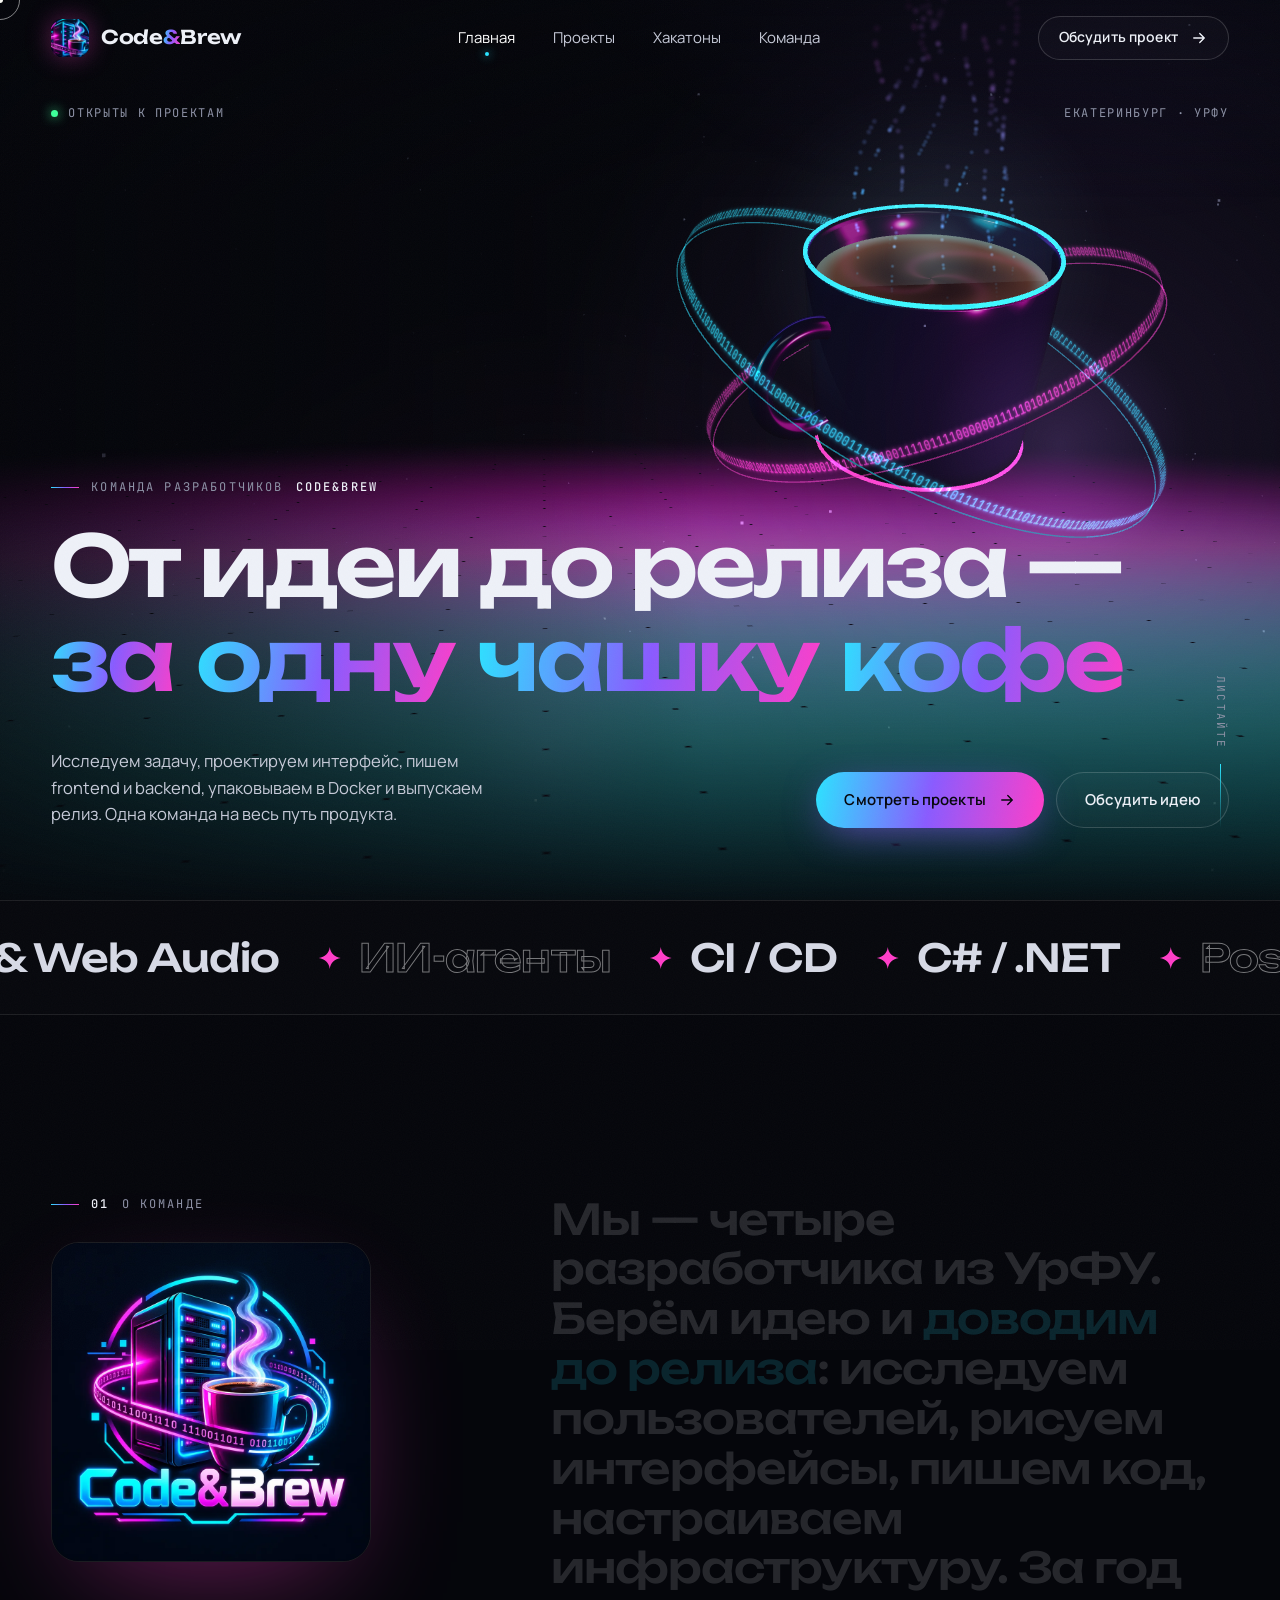
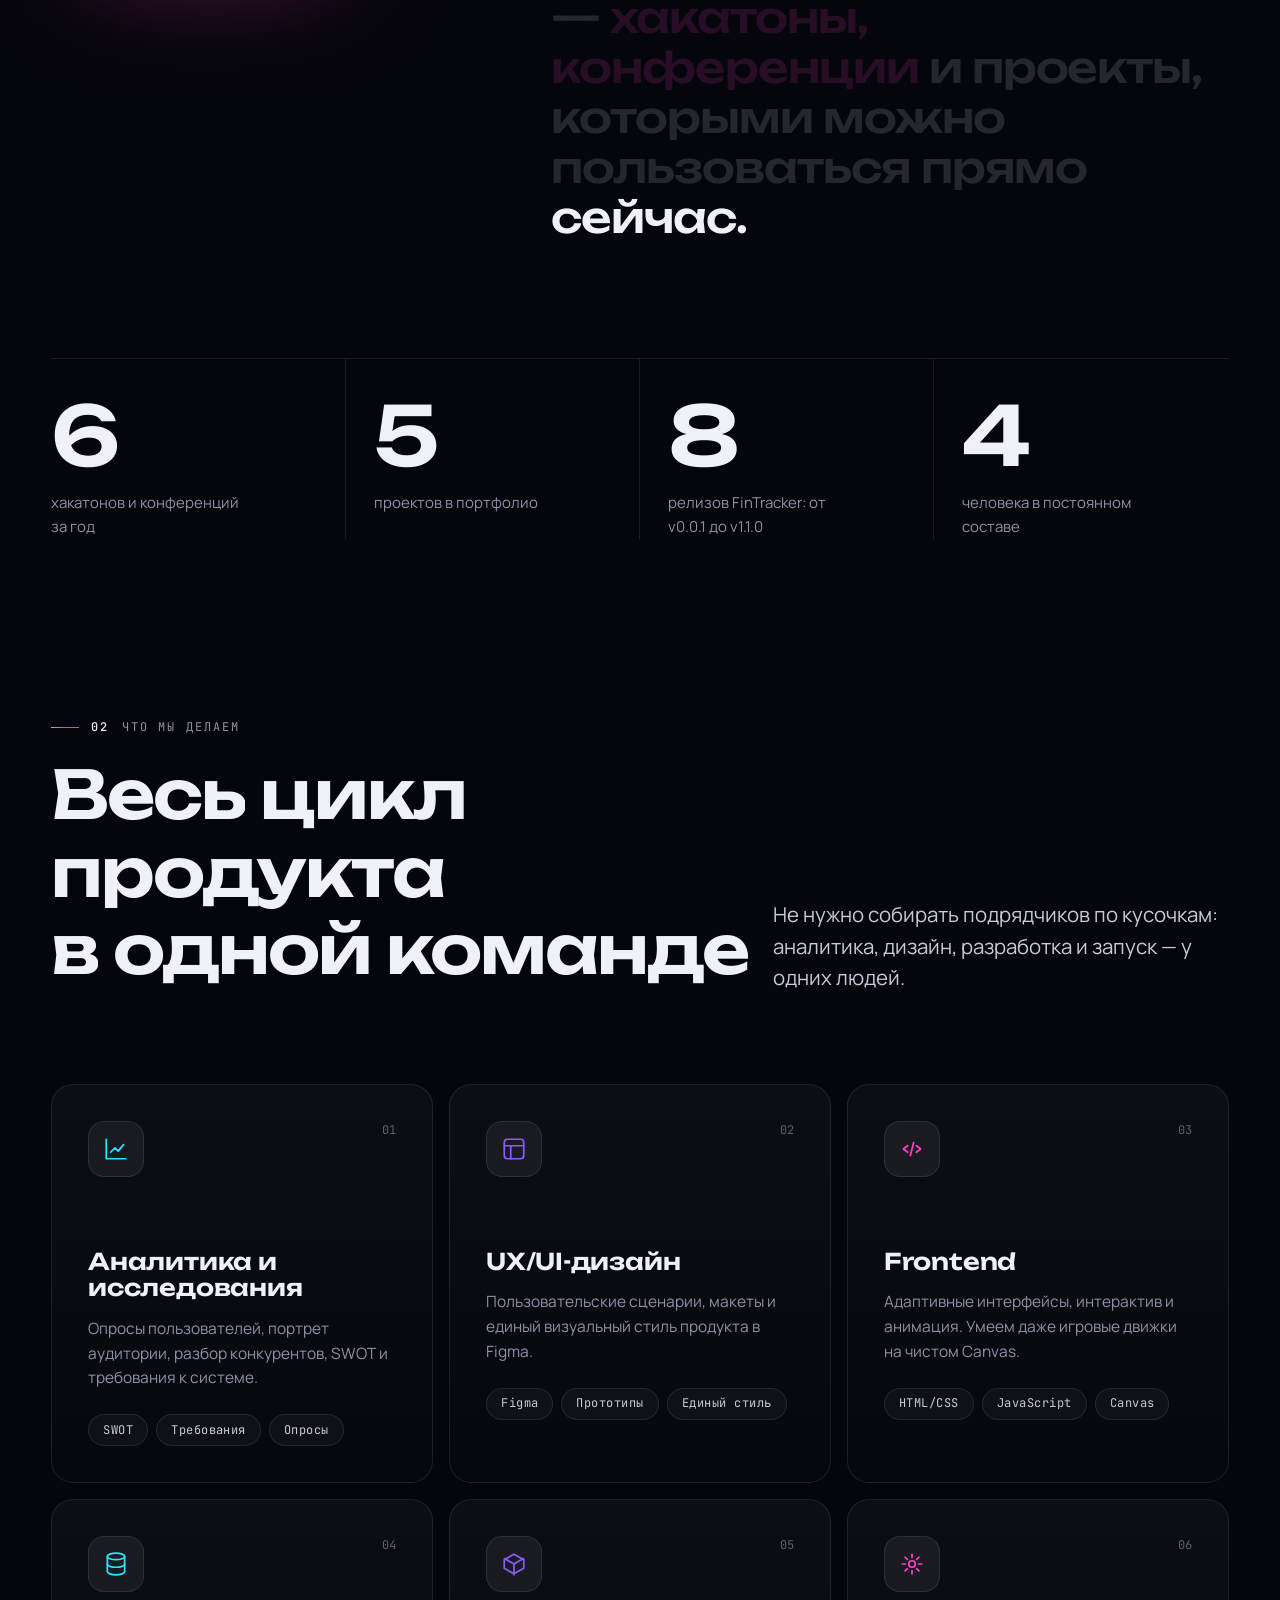
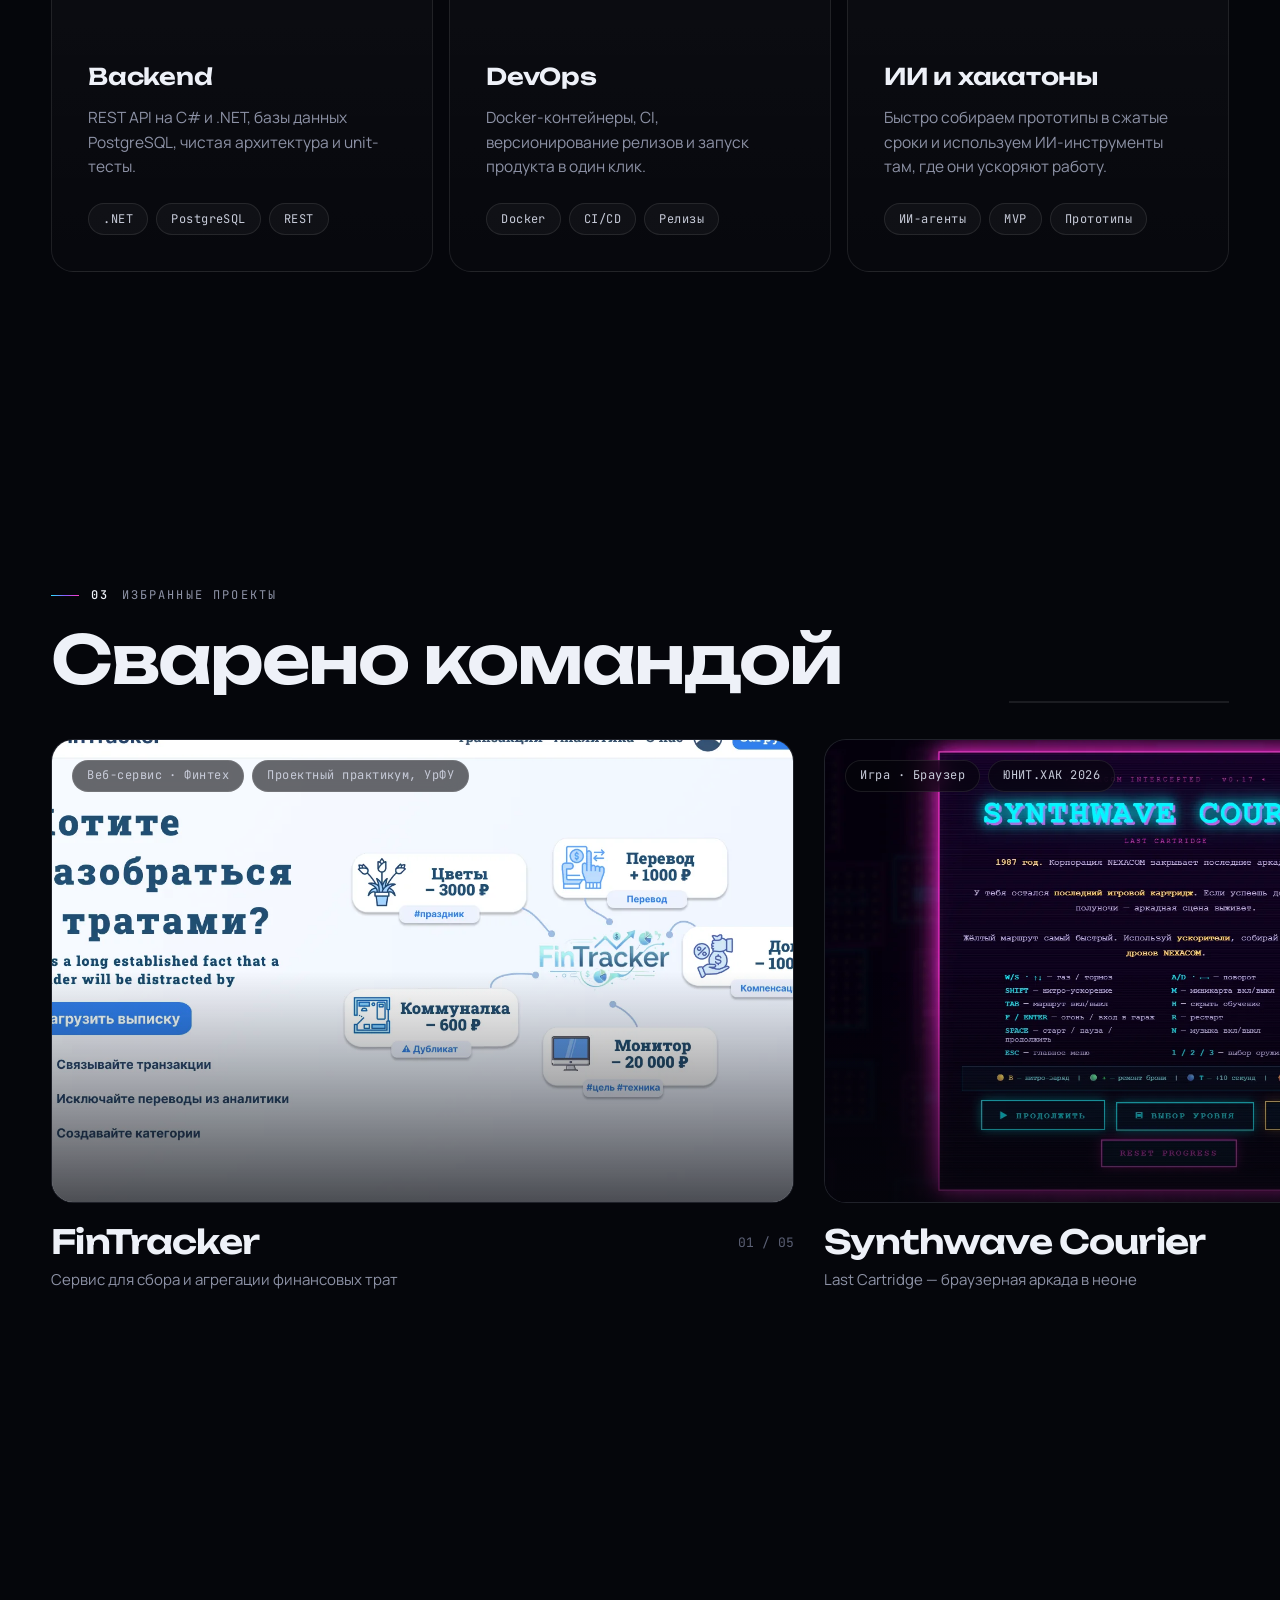
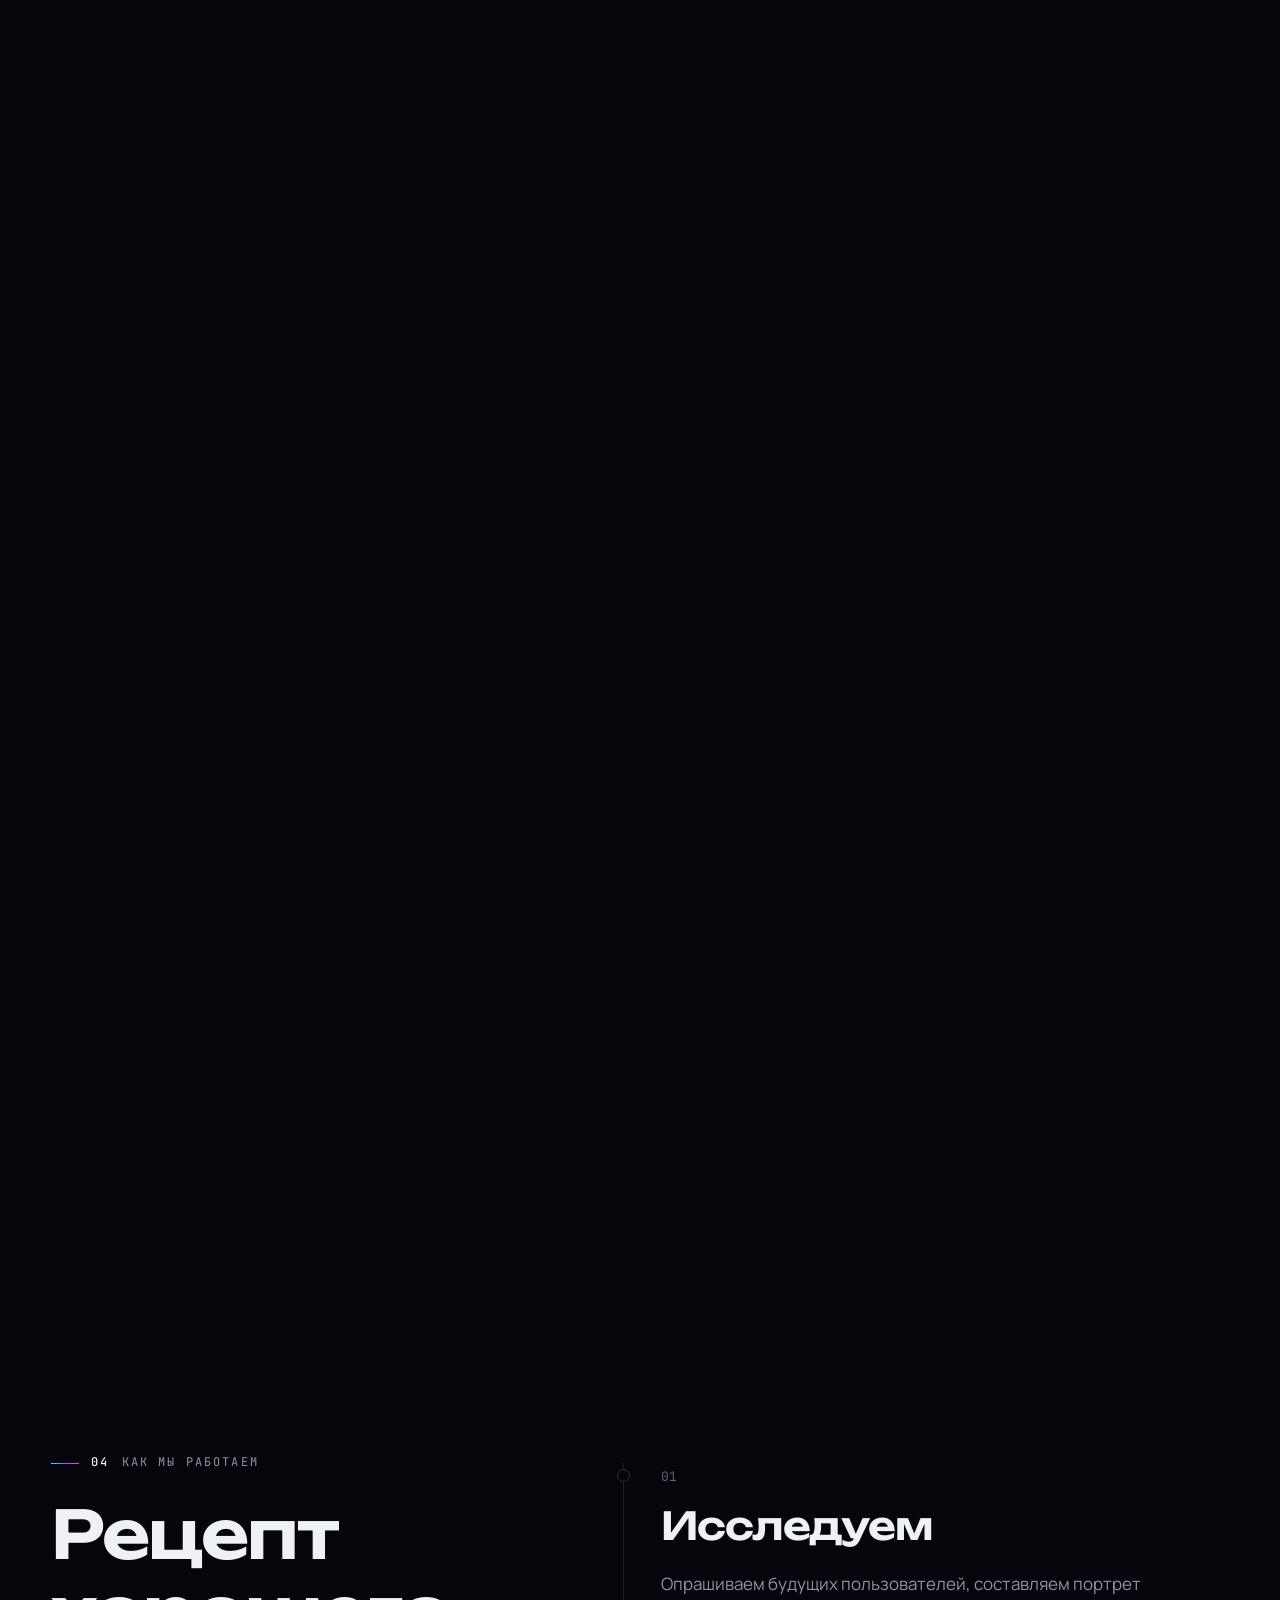
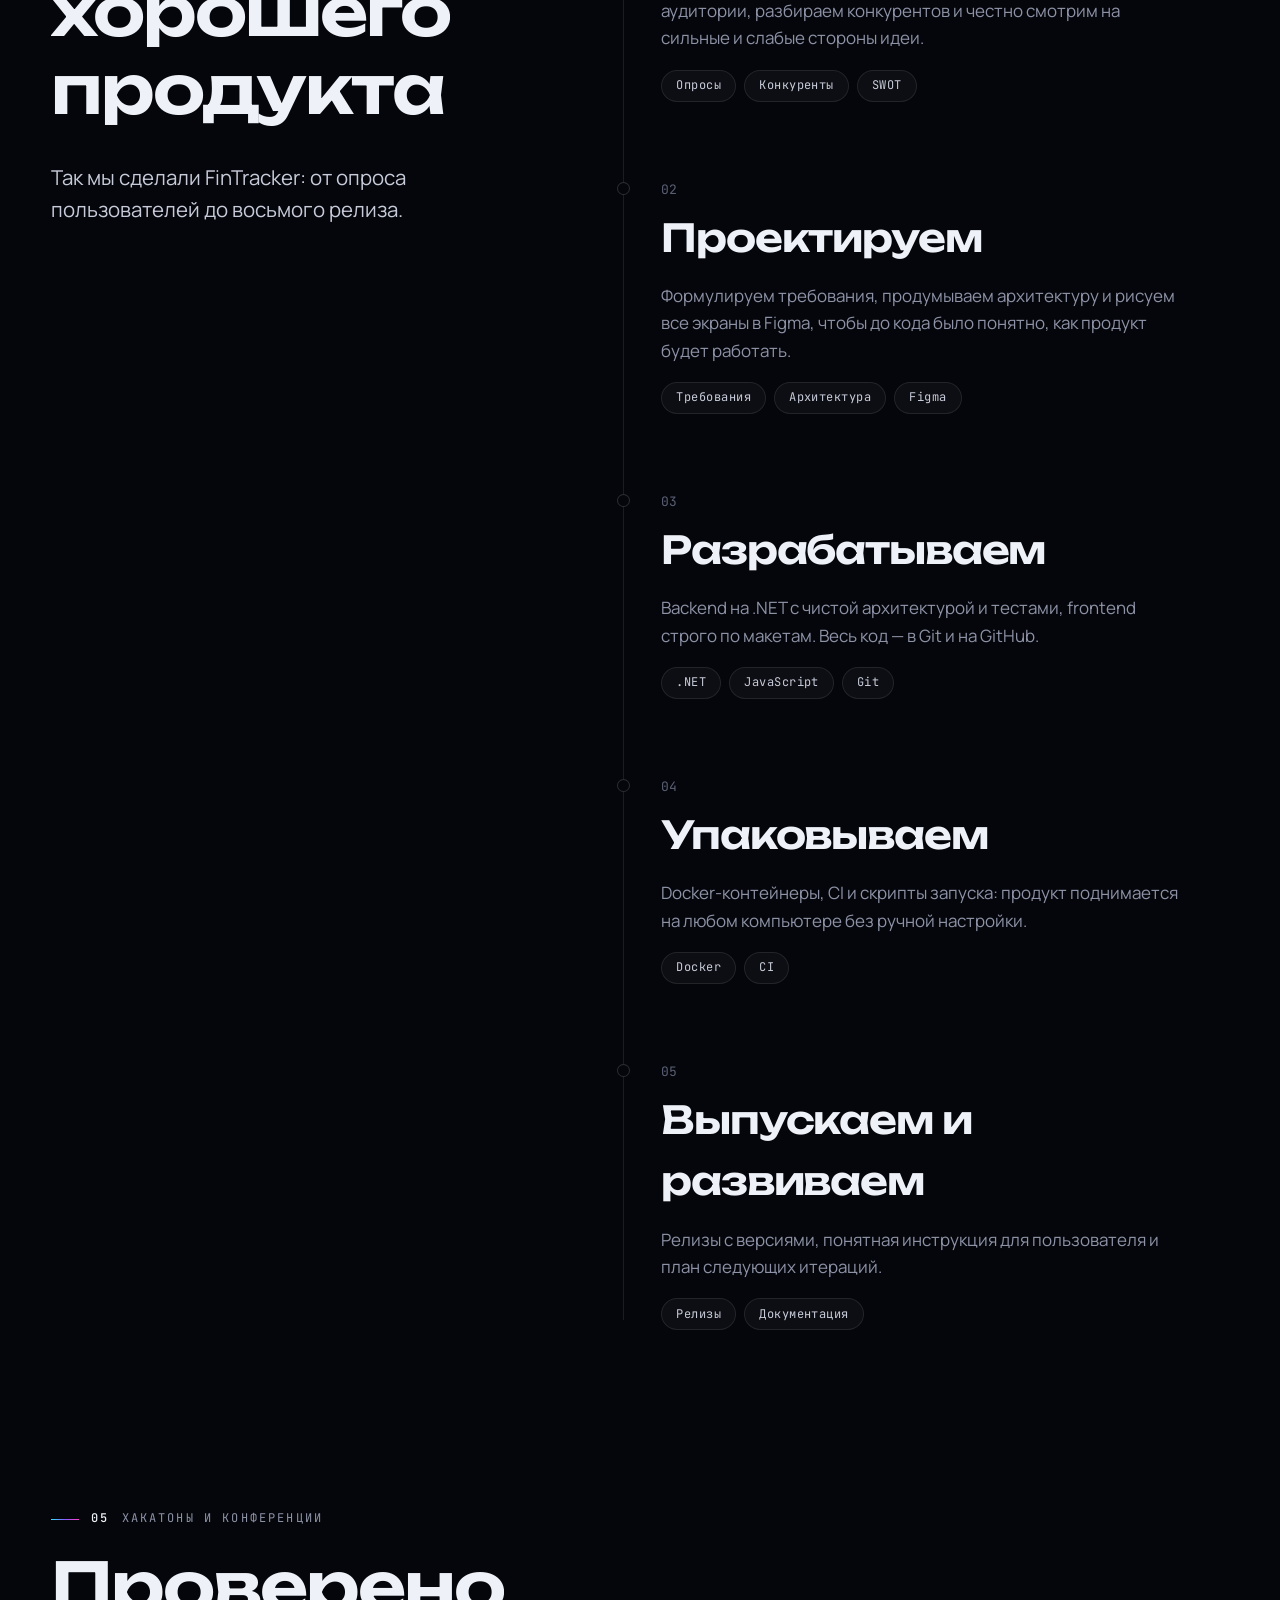
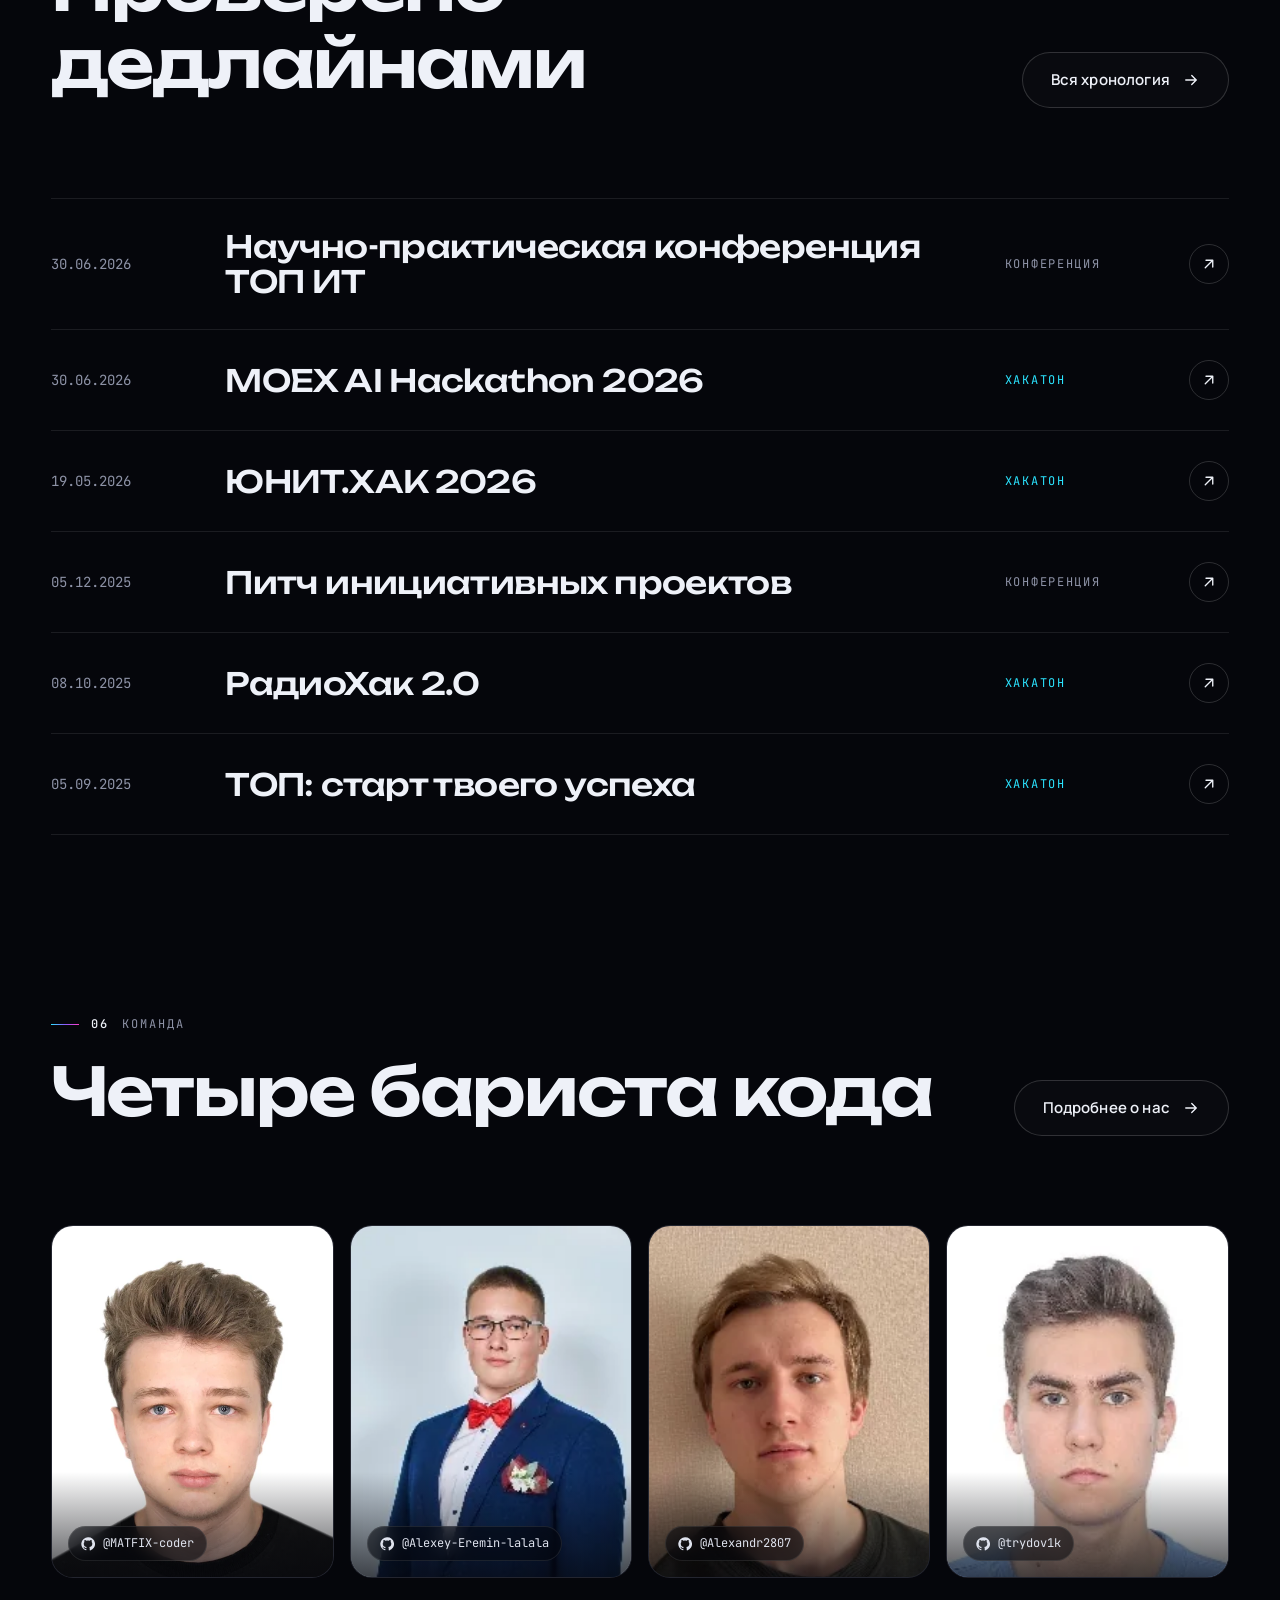
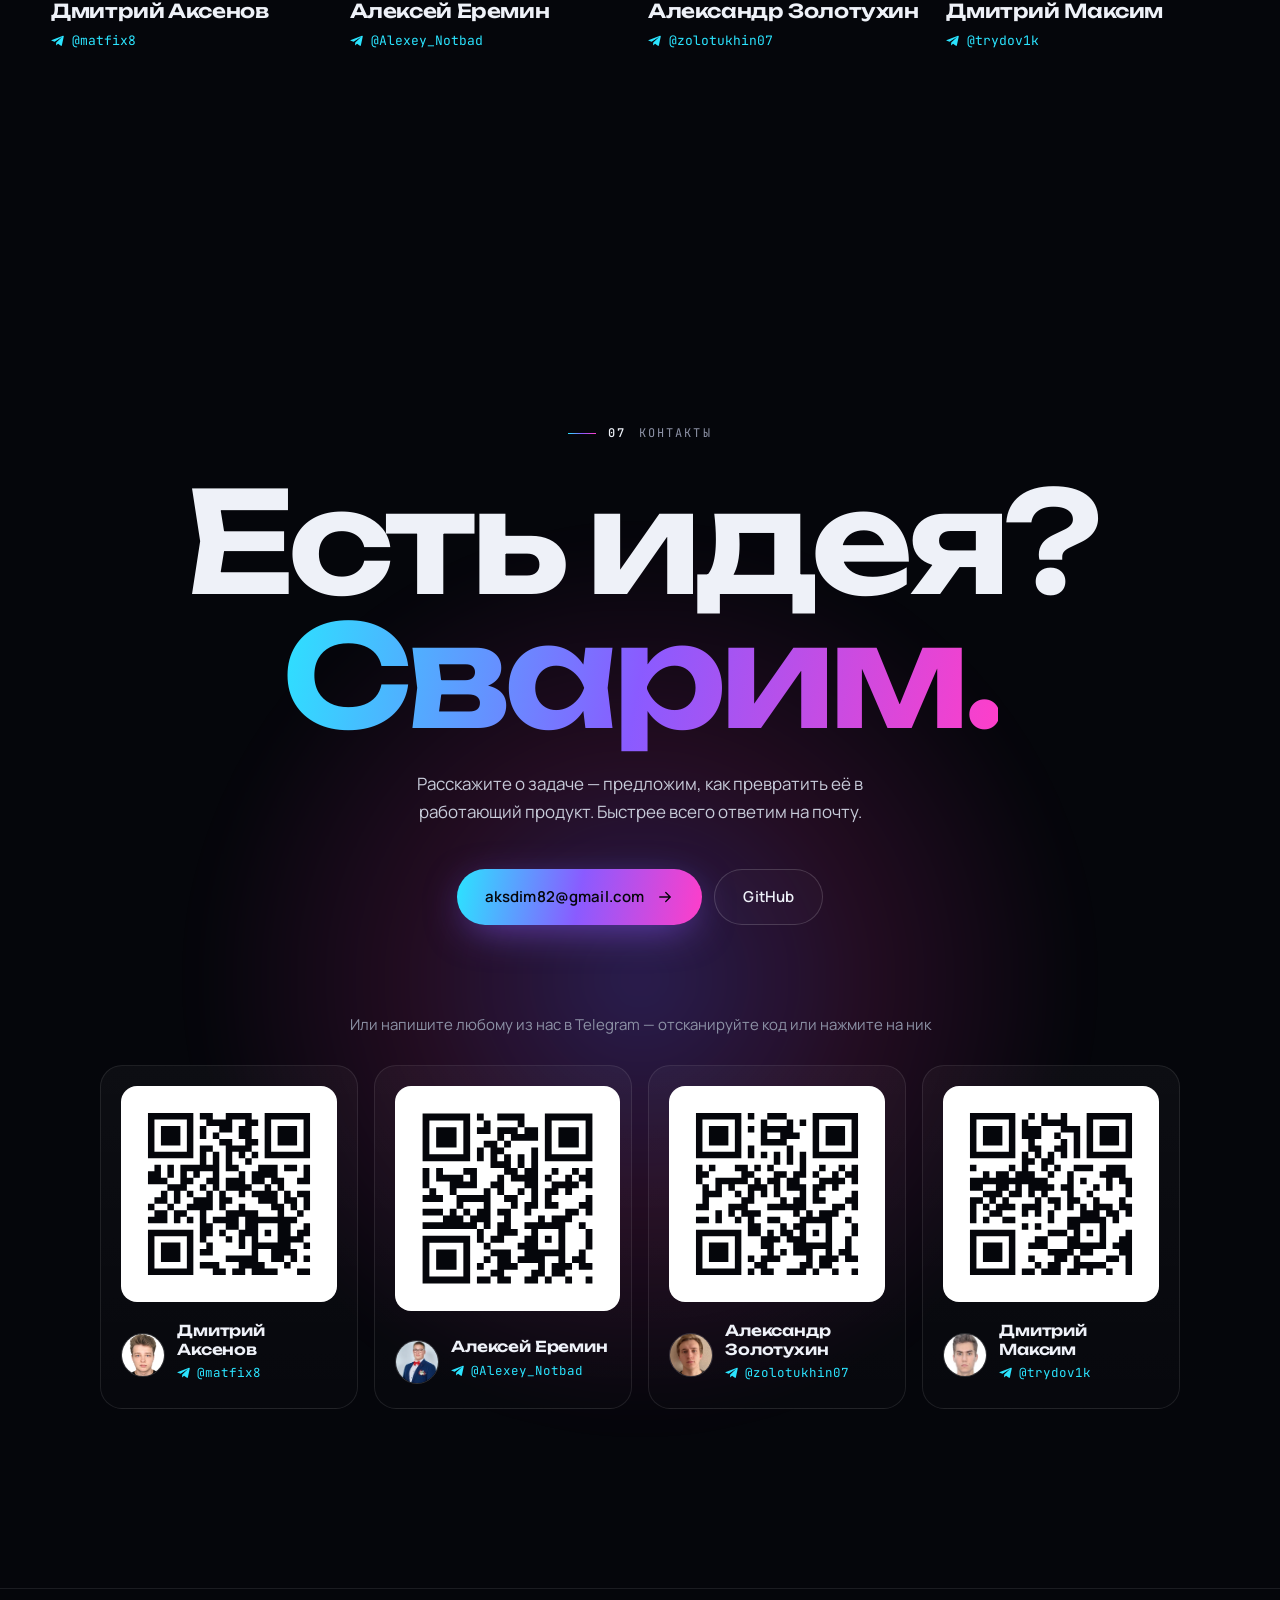
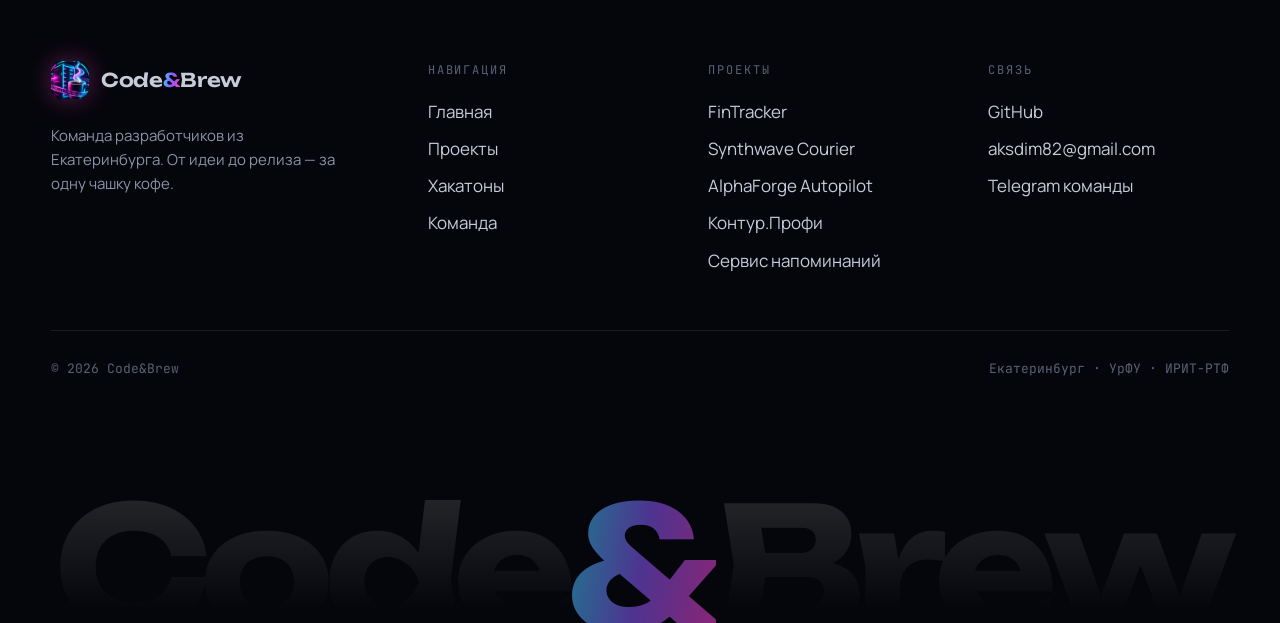
==== commit d95a1cd0: "Цветные фото команды и исправления мобильной версии - фото участников всегда в цвете (убран ч/б филь" ====
--- a/index.html
+++ b/index.html
@@ -13,7 +13,7 @@
   <link rel="preconnect" href="https://fonts.googleapis.com">
   <link rel="preconnect" href="https://fonts.gstatic.com" crossorigin>
   <link href="https://fonts.googleapis.com/css2?family=JetBrains+Mono:wght@400;500;600&family=Manrope:wght@400;500;600;700&family=Unbounded:wght@400;500;600;700&display=swap" rel="stylesheet">
-  <link rel="stylesheet" href="assets/css/style.css">
+  <link rel="stylesheet" href="assets/css/style.css?v=2">
   <script>document.documentElement.classList.add('js');</script>
 </head>
 <body data-page="home">
@@ -224,8 +224,8 @@
   <script src="assets/vendor/gsap.min.js"></script>
   <script src="assets/vendor/ScrollTrigger.min.js"></script>
   <script src="assets/vendor/lenis.min.js"></script>
-  <script src="assets/js/data.js"></script>
-  <script src="assets/js/main.js"></script>
-  <script type="module" src="assets/js/hero3d.js"></script>
+  <script src="assets/js/data.js?v=2"></script>
+  <script src="assets/js/main.js?v=2"></script>
+  <script type="module" src="assets/js/hero3d.js?v=2"></script>
 </body>
 </html>
--- a/assets/css/style.css
+++ b/assets/css/style.css
@@ -68,7 +68,7 @@
 img, svg, video, canvas { display: block; max-width: 100%; }
 a { color: inherit; text-decoration: none; }
 button { font: inherit; color: inherit; background: none; border: 0; cursor: pointer; padding: 0; }
-ul { margin: 0; padding: 0; list-style: none; }
+ul, ol { margin: 0; padding: 0; list-style: none; }
 h1, h2, h3, h4, p { margin: 0; }
 ::selection { background: var(--magenta); color: #fff; }
 :focus-visible { outline: 2px solid var(--cyan); outline-offset: 4px; border-radius: 6px; }
@@ -344,11 +344,9 @@
 .team-grid { display: grid; grid-template-columns: repeat(4, 1fr); gap: 16px; }
 .member { position: relative; }
 .member__photo { position: relative; aspect-ratio: 4 / 5; border-radius: var(--radius); overflow: hidden; border: 1px solid var(--line); background: #0d0f1a; }
-.member__photo img { width: 100%; height: 100%; object-fit: cover; filter: grayscale(1) contrast(1.12) brightness(0.9); transform: scale(1.04); transition: filter 0.8s var(--ease), transform 1.2s var(--ease); }
-.member__photo::after { content: ''; position: absolute; inset: 0; background: linear-gradient(160deg, rgba(43,228,255,0.35), rgba(138,91,255,0.15) 45%, rgba(255,62,201,0.4)); mix-blend-mode: color; transition: opacity 0.8s; }
-.member__photo::before { content: ''; position: absolute; inset: 0; z-index: 1; background: linear-gradient(180deg, transparent 55%, rgba(5,6,11,0.85)); }
-.member:hover .member__photo img { filter: grayscale(0) contrast(1.05); transform: scale(1); }
-.member:hover .member__photo::after { opacity: 0.35; }
+.member__photo img { width: 100%; height: 100%; object-fit: cover; transform: scale(1.02); transition: transform 1.2s var(--ease); }
+.member__photo::before { content: ''; position: absolute; inset: 0; z-index: 1; background: linear-gradient(180deg, transparent 70%, rgba(5,6,11,0.7)); pointer-events: none; }
+.member:hover .member__photo img, .member__photo:hover img { transform: scale(1.06); }
 .member__gh { position: absolute; z-index: 2; left: 16px; bottom: 16px; display: inline-flex; align-items: center; gap: 8px; font-family: var(--font-mono); font-size: 12px; color: #dfe3ee; padding: 7px 12px; border-radius: 999px; background: rgba(5,6,11,0.55); backdrop-filter: blur(10px); border: 1px solid var(--line); transition: background 0.3s, color 0.3s; }
 .member__gh:hover { background: #fff; color: #05060b; }
 .member__gh svg { width: 14px; height: 14px; }
@@ -373,7 +371,7 @@
 .tg-card__qr img { width: 100%; height: auto; image-rendering: pixelated; }
 .tg-card:hover .tg-card__qr { transform: translateY(-4px); box-shadow: 0 20px 60px -20px rgba(43, 228, 255, 0.6); }
 .tg-card__who { display: flex; align-items: center; gap: 12px; }
-.tg-card__who > img { width: 44px; height: 44px; border-radius: 50%; object-fit: cover; filter: grayscale(1) contrast(1.1); border: 1px solid var(--line-2); flex: none; }
+.tg-card__who > img { width: 44px; height: 44px; border-radius: 50%; object-fit: cover; border: 1px solid var(--line-2); flex: none; }
 .tg-card__who b { display: block; font-family: var(--font-display); font-weight: 600; font-size: 15px; letter-spacing: -0.01em; line-height: 1.25; }
 .tg-card__nick { display: inline-flex; align-items: center; gap: 6px; font-family: var(--font-mono); font-size: 12.5px; color: var(--cyan); margin-top: 4px; }
 .tg-card__nick svg, .member__tg svg, .links-line svg { width: 14px; height: 14px; flex: none; }
@@ -388,7 +386,7 @@
 .footer__grid a { color: #c7cbd9; transition: color 0.3s; }
 .footer__grid a:hover { color: #fff; }
 .footer__about { color: var(--muted); max-width: 34ch; margin-top: 18px; font-size: 15px; }
-.footer__mark { font-family: var(--font-display); font-weight: 700; font-size: 16.4vw; line-height: 0.8; letter-spacing: -0.06em; text-align: center; margin-top: 80px; white-space: nowrap; background: linear-gradient(180deg, rgba(255,255,255,0.12), rgba(255,255,255,0.0) 85%); -webkit-background-clip: text; background-clip: text; color: transparent; user-select: none; transform: translateY(8%); }
+.footer__mark { font-family: var(--font-display); font-weight: 700; font-size: 13.2vw; line-height: 0.8; letter-spacing: -0.06em; text-align: center; margin-top: 80px; white-space: nowrap; background: linear-gradient(180deg, rgba(255,255,255,0.12), rgba(255,255,255,0.0) 85%); -webkit-background-clip: text; background-clip: text; color: transparent; user-select: none; transform: translateY(8%); }
 .footer__mark .amp { background: var(--grad); -webkit-background-clip: text; background-clip: text; color: transparent; opacity: 0.55; }
 .footer__bottom { display: flex; justify-content: space-between; flex-wrap: wrap; gap: 16px; padding: 28px 0; border-top: 1px solid var(--line); margin-top: 56px; font-size: 13px; color: var(--dim); font-family: var(--font-mono); }
 
@@ -554,6 +552,15 @@
   .hpanel, .hpanel--end { width: 100%; }
   .hpanel--end { max-height: none; padding: 24px 0; }
   .hscroll__progress { display: none; }
+  .hpanel__media img { inset: 0; width: 100%; height: 100%; }
+  .section-head--split > .btn { justify-self: start; }
+  /* первый экран: 3D-сцена сверху, текст под ней — без наложения */
+  .hero { height: auto; min-height: 100svh; display: flex; flex-direction: column; }
+  .hero__canvas { position: relative; inset: auto; flex: none; height: 44svh; min-height: 300px; margin-top: var(--header-h); }
+  .hero__fallback { position: absolute; left: 50%; right: auto; top: calc(var(--header-h) + 22svh); width: min(70vw, 300px); transform: translate(-50%, -50%); }
+  .hero__vignette { background: linear-gradient(180deg, rgba(5,6,11,0.6) 0%, transparent 18%, transparent 45%, rgba(5,6,11,0.9) 62%, rgba(5,6,11,1) 100%); }
+  .hero__meta { display: none; }
+  .hero__content { height: auto; flex: 1; padding-top: 8px; }
 }
 @media (max-width: 640px) {
   body { font-size: 16px; }
@@ -575,6 +582,11 @@
   .hero__meta span:last-child { display: none; }
   .hero__ctas .btn { flex: 1 1 auto; justify-content: center; }
   .proj-meta { grid-template-columns: 1fr 1fr; }
+  .h-display, .hero__title { font-size: clamp(30px, 9.6vw, 48px); }
+  .proj-title, .next-proj__title { font-size: clamp(30px, 9.4vw, 48px); }
+  .member__gh span { display: none; }
+  .member__gh { width: 34px; height: 34px; padding: 0; justify-content: center; border-radius: 50%; }
+  .member__gh svg { width: 16px; height: 16px; }
   .hpanel__badge .chip + .chip { display: none; }
   .hpanel__badge { left: 12px; top: 12px; }
   .stats[style] { grid-template-columns: 1fr 1fr !important; }
